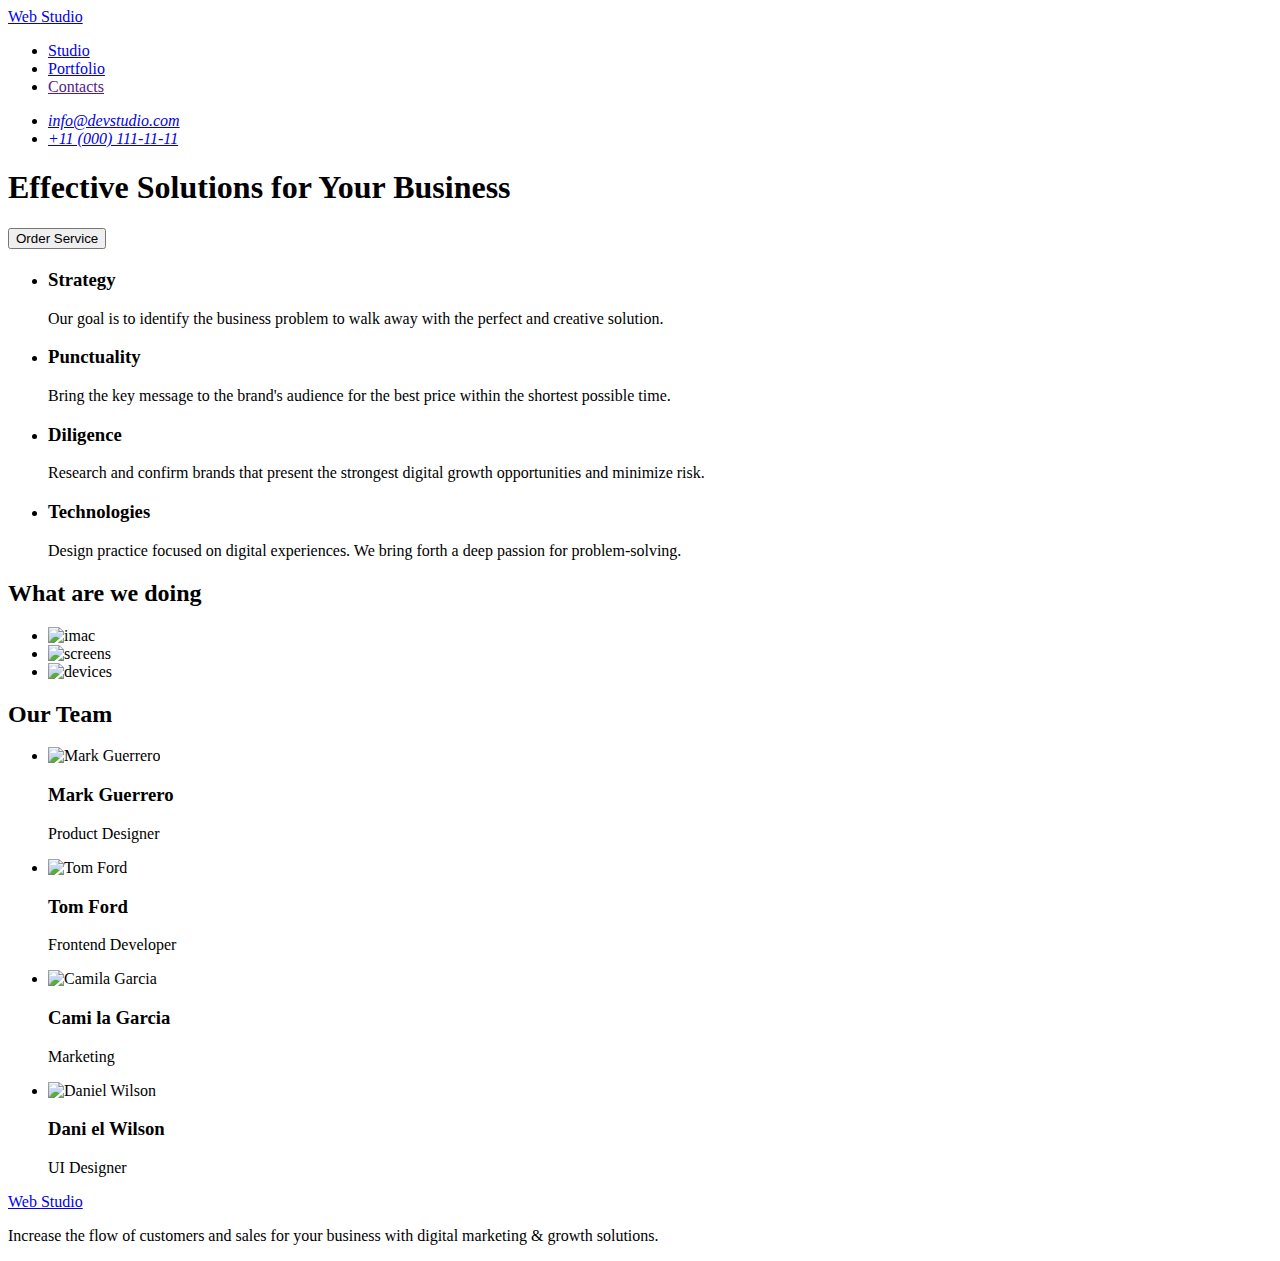
==== index.html @ 5c0f66e6 "try05" ====
<!DOCTYPE html>
<html lang="en">
  <head>
    <meta charset="UTF-8" />
    <meta http-equiv="X-UA-Compatible" content="IE=edge" />
    <meta name="viewport" content="width=device-width, initial-scale=1.0" />
    <title>Portfolio</title>
    <link rel="preconnect" href="https://fonts.googleapis.com" />
    <link rel="preconnect" href="https://fonts.gstatic.com" crossorigin />
    <link
      href="https://fonts.googleapis.com/css2?family=Raleway:wght@800&family=Roboto:wght@400;500;700&display=swap"
      rel="stylesheet"
    />
    <link rel="stylesheet" href="./css/style.css" />
  </head>

  <body>
    <header class="header">
      <nav class="header-nav list">
        <a class="header-logo link" href="./index.html"
          >Web <span class="Studio">Studio</span></a
        >
        <ul class="header-list list">
          <li class="header-item">
            <a class="header-link link" href="./index.html">Studio</a>
          </li>
          <li class="header-item">
            <a class="header-link link" href="./portfolio.html">Portfolio</a>
          </li>
          <li class="header-item">
            <a class="header-link link" href="">Contacts</a>
          </li>
        </ul>
      </nav>

      <address class="address list">
        <ul class="address-list list">
          <li>
            <a class="address-mail link" href="mailto:info@devstudio.com"
              >info@devstudio.com</a
            >
          </li>
          <li>
            <a class="address-mail link" href="tel:+110001111111"
              >+11 (000) 111-11-11</a
            >
          </li>
        </ul>
      </address>
    </header>

    <main class="main-studio">
      <section class="first-section">
        <h1 class="first-section-header-studio">
          Effective Solutions for Your Business
        </h1>
        <button class="first-section-btn" type="button">Order Service</button>
      </section>

      <section class="second-section">
        <h2 class="second-section-header"></h2>
        <ul class="second-section-list list">
          <li class="second-item list">
            <h3 class="second-item-tittle">Strategy</h3>
            <p class="second-item-description">
              Our goal is to identify the business problem to walk away with the
              perfect and creative solution.
            </p>
          </li>
          <li class="second-item list">
            <h3 class="second-item-tittle">Punctuality</h3>
            <p class="second-item-description">
              Bring the key message to the brand's audience for the best price
              within the shortest possible time.
            </p>
          </li>
          <li class="second-item list">
            <h3 class="second-item-tittle">Diligence</h3>
            <p class="second-item-description">
              Research and confirm brands that present the strongest digital
              growth opportunities and minimize risk.
            </p>
          </li>
          <li class="second-item list">
            <h3 class="second-item-tittle">Technologies</h3>
            <p class="second-item-description">
              Design practice focused on digital experiences. We bring forth a
              deep passion for problem-solving.
            </p>
          </li>
        </ul>
      </section>

      <section class="third-section">
        <h2 class="third-section-header">What are we doing</h2>
        <ul class="third-section-list list">
          <li class="third-item list">
            <img src="./images/img_1.jpg" alt="imac" width="360" />
          </li>
          <li class="third-item list">
            <img src="./images/img_2.jpg" alt="screens" width="360" />
          </li>
          <li class="third-item list">
            <img src="./images/img_3.jpg" alt="devices" width="360" />
          </li>
        </ul>
      </section>

      <section class="fourth-section">
        <h2 class="fourth-section-header">Our Team</h2>
        <ul class="fourth-section-list list">
          <li class="fourth-item list">
            <img
              class="fourth-item-image"
              src="./images/img_4.jpg"
              alt="Mark Guerrero"
              width="264"
            />
            <h3 class="fourth-item-name">Mark Guerrero</h3>
            <p class="fourth-item-profession">Product Designer</p>
          </li>
          <li class="fourth-item list">
            <img
              class="fourth-item-image"
              src="./images/img_5.jpg"
              alt="Tom Ford"
              width="264"
            />
            <h3 class="fourth-item-name">Tom Ford</h3>
            <p class="fourth-item-profession">Frontend Developer</p>
          </li>
          <li class="fourth-item list">
            <img
              class="fourth-item-image"
              src="./images/img_6.jpg"
              alt="Camila Garcia"
              width="264"
            />
            <h3 class="fourth-item-name">Cami la Garcia</h3>
            <p class="fourth-item-profession">Marketing</p>
          </li>
          <li class="fourth-item list">
            <img
              class="fourth-item-image"
              src="./images/img_7.jpg"
              alt="Daniel Wilson"
              width="264"
            />
            <h3 class="fourth-item-name">Dani el Wilson</h3>
            <p class="fourth-item-profession">UI Designer</p>
          </li>
        </ul>
      </section>
    </main>

    <footer class="footer">
      <a class="footer-logo link" href="./index.html"
        >Web <span class="studio-footer">Studio</span></a
      >
      <p class="footer-about">
        Increase the flow of customers and sales for your business with digital
        marketing & growth solutions.
      </p>
    </footer>
  </body>
</html>
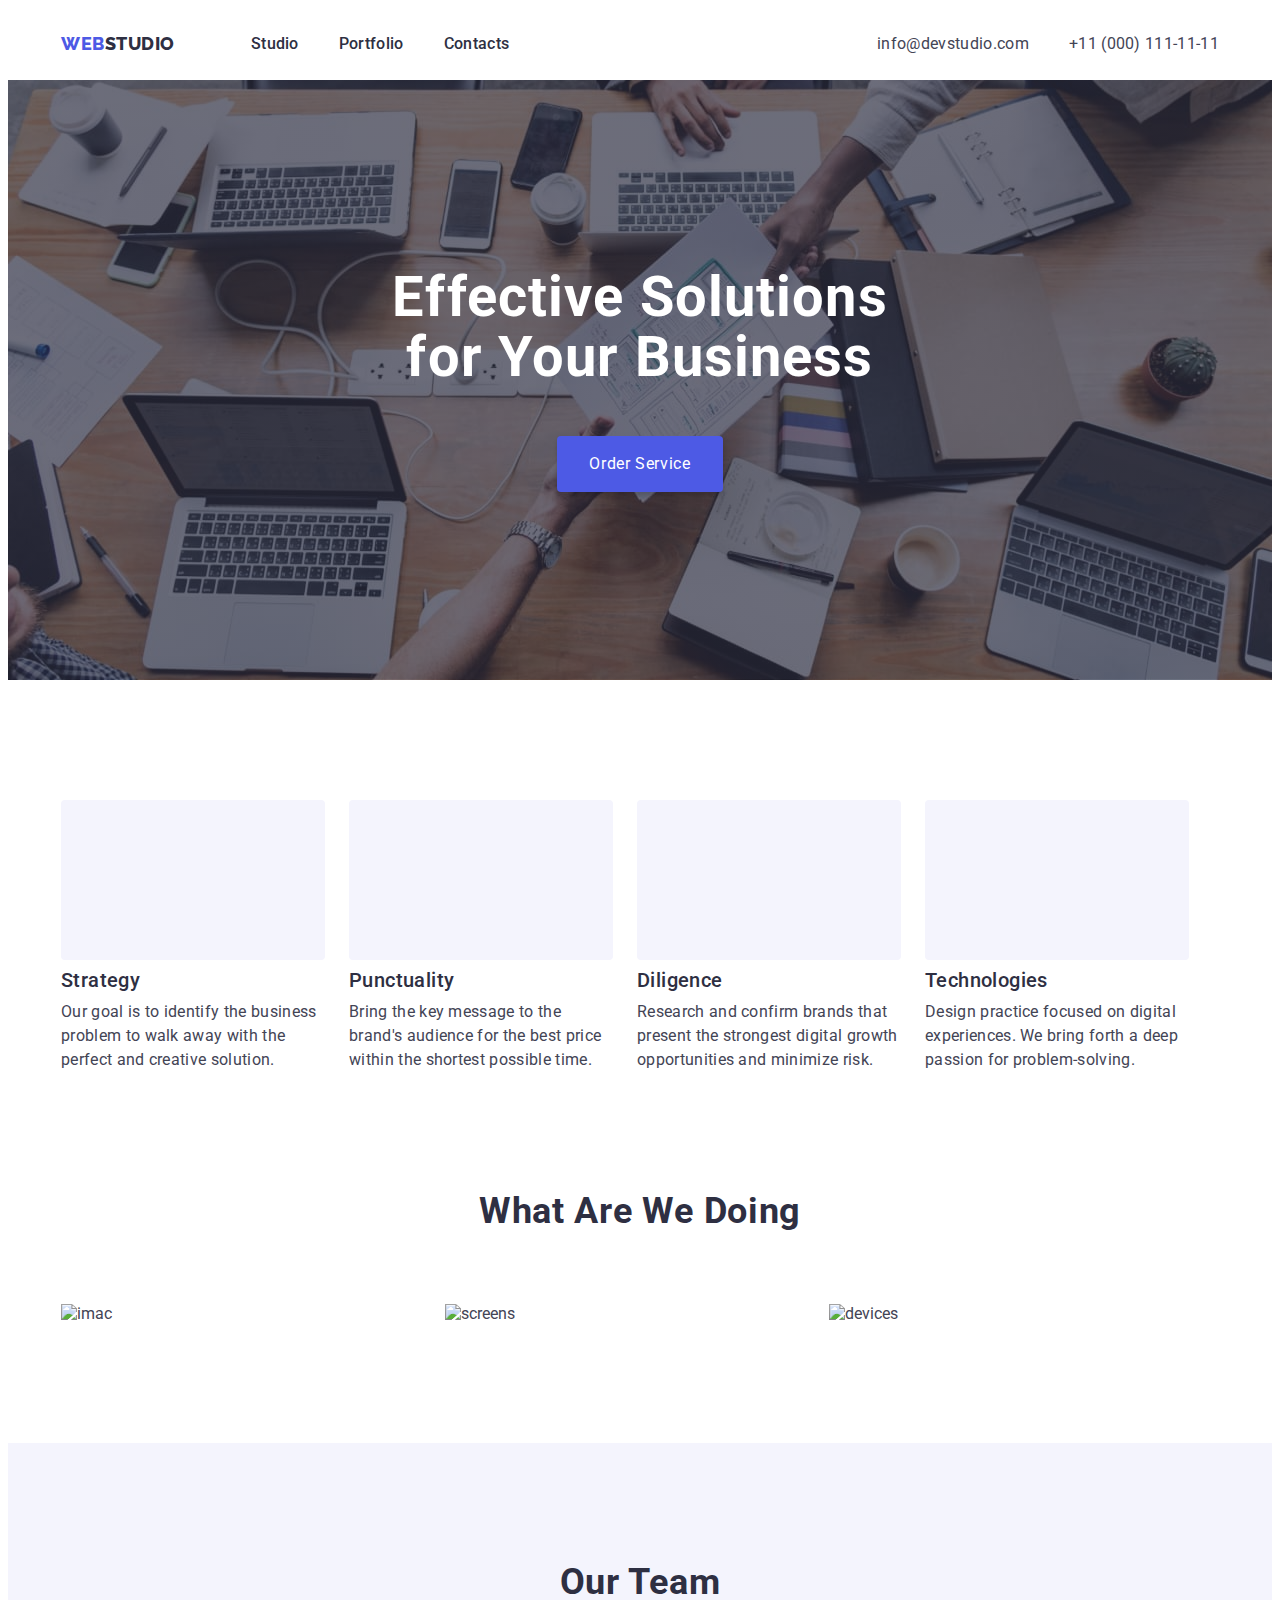
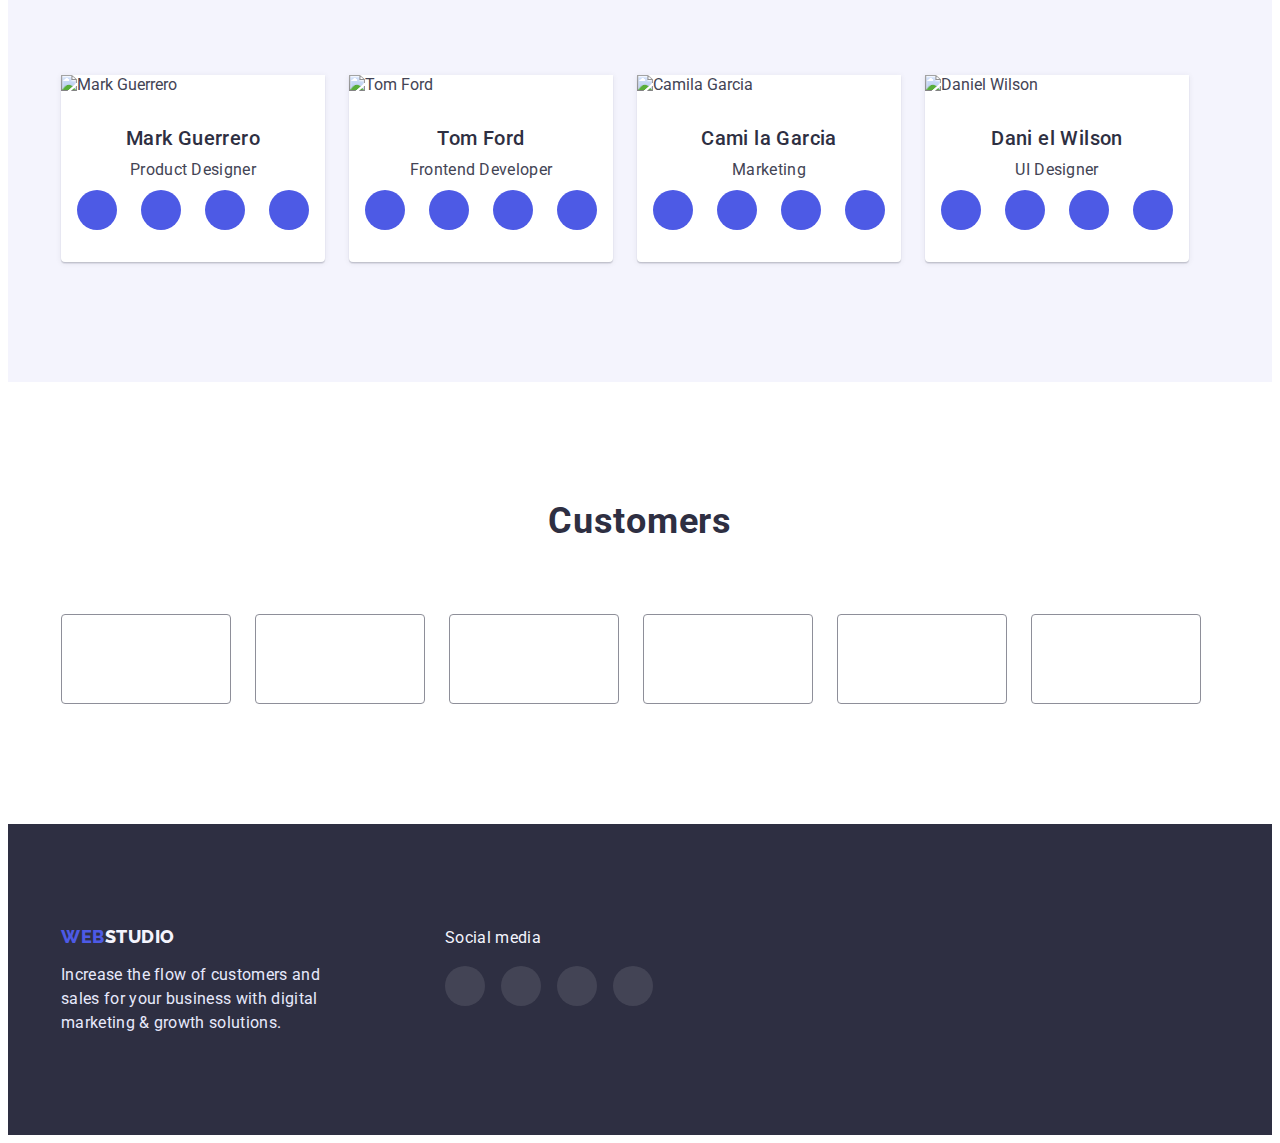
==== commit d8dfe90b: "2apr2122" ====
--- a/index.html
+++ b/index.html
@@ -4,163 +4,464 @@
     <meta charset="UTF-8" />
     <meta http-equiv="X-UA-Compatible" content="IE=edge" />
     <meta name="viewport" content="width=device-width, initial-scale=1.0" />
-    <title>Portfolio</title>
+    <title>Studio</title>
     <link rel="preconnect" href="https://fonts.googleapis.com" />
     <link rel="preconnect" href="https://fonts.gstatic.com" crossorigin />
     <link
       href="https://fonts.googleapis.com/css2?family=Raleway:wght@800&family=Roboto:wght@400;500;700&display=swap"
       rel="stylesheet"
     />
+
+    <link
+      rel="stylesheet"
+      href="https://cdnjs.cloudflare.com/ajax/libs/modern-normalize/1.1.0/modern-normalize.min.css"
+      integrity="sha512-wpPYUAdjBVSE4KJnH1VR1HeZfpl1ub8YT/NKx4PuQ5NmX2tKuGu6U/JRp5y+Y8XG2tV+wKQpNHVUX03MfMFn9Q=="
+      crossorigin="anonymous"
+      referrerpolicy="no-referrer"
+    />
+
     <link rel="stylesheet" href="./css/style.css" />
   </head>
 
   <body>
     <header class="header">
-      <nav class="header-nav list">
-        <a class="header-logo link" href="./index.html"
-          >Web <span class="Studio">Studio</span></a
-        >
-        <ul class="header-list list">
-          <li class="header-item">
-            <a class="header-link link" href="./index.html">Studio</a>
-          </li>
-          <li class="header-item">
-            <a class="header-link link" href="./portfolio.html">Portfolio</a>
-          </li>
-          <li class="header-item">
-            <a class="header-link link" href="">Contacts</a>
-          </li>
-        </ul>
-      </nav>
-
-      <address class="address list">
-        <ul class="address-list list">
-          <li>
-            <a class="address-mail link" href="mailto:info@devstudio.com"
-              >info@devstudio.com</a
-            >
-          </li>
-          <li>
-            <a class="address-mail link" href="tel:+110001111111"
-              >+11 (000) 111-11-11</a
-            >
-          </li>
-        </ul>
-      </address>
+      <div class="container web-container">
+        <nav class="header-nav list">
+          <a class="header-logo link" href="./index.html"
+            >Web <span class="studio">Studio</span></a
+          >
+          <ul class="header-list list">
+            <li class="header-item">
+              <a class="header-link link" href="./index.html">Studio</a>
+            </li>
+            <li class="header-item">
+              <a class="header-link link" href="./portfolio.html">Portfolio</a>
+            </li>
+            <li class="header-item">
+              <a class="header-link link" href="">Contacts</a>
+            </li>
+          </ul>
+        </nav>
+
+        <address class="address">
+          <ul class="address-list list">
+            <li class="address-link">
+              <a class="address-mail link" href="mailto:info@devstudio.com"
+                >info@devstudio.com</a
+              >
+            </li>
+            <li class="address-link">
+              <a class="address-mail link" href="tel:+110001111111"
+                >+11 (000) 111-11-11</a
+              >
+            </li>
+          </ul>
+        </address>
+      </div>
     </header>
-
+    <!-- section 1 -->
     <main class="main-studio">
-      <section class="first-section">
-        <h1 class="first-section-header-studio">
-          Effective Solutions for Your Business
-        </h1>
-        <button class="first-section-btn" type="button">Order Service</button>
+      <section class="hero">
+        <div class="container hero-title">
+          <h1 class="title">Effective Solutions for Your Business</h1>
+          <button class="hero-button button" type="button">
+            Order Service
+          </button>
+        </div>
       </section>
 
+      <!-- section 2 -->
       <section class="second-section">
-        <h2 class="second-section-header"></h2>
-        <ul class="second-section-list list">
-          <li class="second-item list">
-            <h3 class="second-item-tittle">Strategy</h3>
-            <p class="second-item-description">
-              Our goal is to identify the business problem to walk away with the
-              perfect and creative solution.
-            </p>
-          </li>
-          <li class="second-item list">
-            <h3 class="second-item-tittle">Punctuality</h3>
-            <p class="second-item-description">
-              Bring the key message to the brand's audience for the best price
-              within the shortest possible time.
-            </p>
-          </li>
-          <li class="second-item list">
-            <h3 class="second-item-tittle">Diligence</h3>
-            <p class="second-item-description">
-              Research and confirm brands that present the strongest digital
-              growth opportunities and minimize risk.
-            </p>
-          </li>
-          <li class="second-item list">
-            <h3 class="second-item-tittle">Technologies</h3>
-            <p class="second-item-description">
-              Design practice focused on digital experiences. We bring forth a
-              deep passion for problem-solving.
-            </p>
-          </li>
-        </ul>
+        <div class="container">
+          <h2 class="second-section-header"></h2>
+          <ul class="second-section-list list">
+            <li class="second-item list">
+              <div class="feature-icon-bg">
+                <svg class="feature-icon" width="64" height="64">
+                  <use href="./images/icons.svg#strategy"></use>
+                </svg>
+              </div>
+
+              <h3 class="second-item-tittle">Strategy</h3>
+              <p class="second-item-description">
+                Our goal is to identify the business problem to walk away with
+                the perfect and creative solution.
+              </p>
+            </li>
+            <li class="second-item list">
+              <div class="feature-icon-bg">
+                <svg class="feature-icon" width="64" height="64">
+                  <use href="./images/icons.svg#punctuality"></use>
+                </svg>
+              </div>
+
+              <h3 class="second-item-tittle">Punctuality</h3>
+              <p class="second-item-description">
+                Bring the key message to the brand's audience for the best price
+                within the shortest possible time.
+              </p>
+            </li>
+            <li class="second-item list">
+              <div class="feature-icon-bg">
+                <svg class="feature-icon" width="64" height="64">
+                  <use href="./images/icons.svg#diligence"></use>
+                </svg>
+              </div>
+
+              <h3 class="second-item-tittle">Diligence</h3>
+              <p class="second-item-description">
+                Research and confirm brands that present the strongest digital
+                growth opportunities and minimize risk.
+              </p>
+            </li>
+            <li class="second-item list">
+              <div class="feature-icon-bg">
+                <svg class="feature-icon" width="64" height="64">
+                  <use href="./images/icons.svg#technologies"></use>
+                </svg>
+              </div>
+              <h3 class="second-item-tittle">Technologies</h3>
+              <p class="second-item-description">
+                Design practice focused on digital experiences. We bring forth a
+                deep passion for problem-solving.
+              </p>
+            </li>
+          </ul>
+        </div>
       </section>
 
+      <!-- section 3 -->
+
       <section class="third-section">
-        <h2 class="third-section-header">What are we doing</h2>
-        <ul class="third-section-list list">
-          <li class="third-item list">
-            <img src="./images/img_1.jpg" alt="imac" width="360" />
-          </li>
-          <li class="third-item list">
-            <img src="./images/img_2.jpg" alt="screens" width="360" />
-          </li>
-          <li class="third-item list">
-            <img src="./images/img_3.jpg" alt="devices" width="360" />
-          </li>
-        </ul>
+        <div class="container">
+          <h2 class="third-section-header">What are we doing</h2>
+          <ul class="third-section-list list">
+            <li class="third-item list">
+              <img src="./images/img_1.jpg" alt="imac" width="360" />
+            </li>
+            <li class="third-item list">
+              <img src="./images/img_2.jpg" alt="screens" width="360" />
+            </li>
+            <li class="third-item list">
+              <img src="./images/img_3.jpg" alt="devices" width="360" />
+            </li>
+          </ul>
+        </div>
       </section>
 
+      <!-- section 4 -->
+
       <section class="fourth-section">
-        <h2 class="fourth-section-header">Our Team</h2>
-        <ul class="fourth-section-list list">
-          <li class="fourth-item list">
-            <img
-              class="fourth-item-image"
-              src="./images/img_4.jpg"
-              alt="Mark Guerrero"
-              width="264"
-            />
-            <h3 class="fourth-item-name">Mark Guerrero</h3>
-            <p class="fourth-item-profession">Product Designer</p>
-          </li>
-          <li class="fourth-item list">
-            <img
-              class="fourth-item-image"
-              src="./images/img_5.jpg"
-              alt="Tom Ford"
-              width="264"
-            />
-            <h3 class="fourth-item-name">Tom Ford</h3>
-            <p class="fourth-item-profession">Frontend Developer</p>
-          </li>
-          <li class="fourth-item list">
-            <img
-              class="fourth-item-image"
-              src="./images/img_6.jpg"
-              alt="Camila Garcia"
-              width="264"
-            />
-            <h3 class="fourth-item-name">Cami la Garcia</h3>
-            <p class="fourth-item-profession">Marketing</p>
-          </li>
-          <li class="fourth-item list">
-            <img
-              class="fourth-item-image"
-              src="./images/img_7.jpg"
-              alt="Daniel Wilson"
-              width="264"
-            />
-            <h3 class="fourth-item-name">Dani el Wilson</h3>
-            <p class="fourth-item-profession">UI Designer</p>
-          </li>
-        </ul>
+        <div class="container">
+          <h2 class="fourth-section-header">Our Team</h2>
+          <ul class="fourth-section-list list">
+            <li class="fourth-item list">
+              <img
+                class="fourth-item-image"
+                src="./images/img_4.jpg"
+                alt="Mark Guerrero"
+                width="264"
+              />
+              <div class="team-content">
+                <h3 class="fourth-item-name">Mark Guerrero</h3>
+                <p class="fourth-item-profession">Product Designer</p>
+                <ul class="team-social-list list">
+                  <li class="team-social-item">
+                    <a class="team-social-link" href="">
+                      <svg width="16" height="16">
+                        <use href="./images/icons.svg#instagram"></use>
+                      </svg>
+                    </a>
+                  </li>
+
+                  <li class="team-social-item">
+                    <a class="team-social-link" href="">
+                      <svg width="16" height="16">
+                        <use href="./images/icons.svg#twitter"></use>
+                      </svg>
+                    </a>
+                  </li>
+
+                  <li class="team-social-item">
+                    <a class="team-social-link" href="">
+                      <svg width="16" height="16">
+                        <use href="./images/icons.svg#facebook"></use>
+                      </svg>
+                    </a>
+                  </li>
+
+                  <li class="team-social-item">
+                    <a class="team-social-link" href="">
+                      <svg width="16" height="16">
+                        <use href="./images/icons.svg#linkedin"></use>
+                      </svg>
+                    </a>
+                  </li>
+                </ul>
+              </div>
+            </li>
+
+            <li class="fourth-item list">
+              <img
+                class="fourth-item-image"
+                src="./images/img_5.jpg"
+                alt="Tom Ford"
+                width="264"
+              />
+              <div class="team-content">
+                <h3 class="fourth-item-name">Tom Ford</h3>
+                <p class="fourth-item-profession">Frontend Developer</p>
+                <ul class="team-social-list list">
+                  <li class="team-social-item">
+                    <a class="team-social-link" href="">
+                      <svg width="16" height="16">
+                        <use href="./images/icons.svg#instagram"></use>
+                      </svg>
+                    </a>
+                  </li>
+
+                  <li class="team-social-item">
+                    <a class="team-social-link" href="">
+                      <svg width="16" height="16">
+                        <use href="./images/icons.svg#twitter"></use>
+                      </svg>
+                    </a>
+                  </li>
+
+                  <li class="team-social-item">
+                    <a class="team-social-link" href="">
+                      <svg width="16" height="16">
+                        <use href="./images/icons.svg#facebook"></use>
+                      </svg>
+                    </a>
+                  </li>
+
+                  <li class="team-social-item">
+                    <a class="team-social-link" href="">
+                      <svg width="16" height="16">
+                        <use href="./images/icons.svg#linkedin"></use>
+                      </svg>
+                    </a>
+                  </li>
+                </ul>
+              </div>
+            </li>
+            <li class="fourth-item list">
+              <img
+                class="fourth-item-image"
+                src="./images/img_6.jpg"
+                alt="Camila Garcia"
+                width="264"
+              />
+              <div class="team-content">
+                <h3 class="fourth-item-name">Cami la Garcia</h3>
+                <p class="fourth-item-profession">Marketing</p>
+                <ul class="team-social-list list">
+                  <li class="team-social-item">
+                    <a class="team-social-link" href="">
+                      <svg width="16" height="16">
+                        <use href="./images/icons.svg#instagram"></use>
+                      </svg>
+                    </a>
+                  </li>
+
+                  <li class="team-social-item">
+                    <a class="team-social-link" href="">
+                      <svg width="16" height="16">
+                        <use href="./images/icons.svg#twitter"></use>
+                      </svg>
+                    </a>
+                  </li>
+
+                  <li class="team-social-item">
+                    <a class="team-social-link" href="">
+                      <svg width="16" height="16">
+                        <use href="./images/icons.svg#facebook"></use>
+                      </svg>
+                    </a>
+                  </li>
+
+                  <li class="team-social-item">
+                    <a class="team-social-link" href="">
+                      <svg width="16" height="16">
+                        <use href="./images/icons.svg#linkedin"></use>
+                      </svg>
+                    </a>
+                  </li>
+                </ul>
+              </div>
+            </li>
+            <li class="fourth-item list">
+              <img
+                class="fourth-item-image"
+                src="./images/img_7.jpg"
+                alt="Daniel Wilson"
+                width="264"
+              />
+              <div class="team-content">
+                <h3 class="fourth-item-name">Dani el Wilson</h3>
+                <p class="fourth-item-profession">UI Designer</p>
+                <ul class="team-social-list list">
+                  <li class="team-social-item">
+                    <a class="team-social-link" href="">
+                      <svg width="16" height="16">
+                        <use href="./images/icons.svg#instagram"></use>
+                      </svg>
+                    </a>
+                  </li>
+
+                  <li class="team-social-item">
+                    <a class="team-social-link" href="">
+                      <svg width="16" height="16">
+                        <use href="./images/icons.svg#twitter"></use>
+                      </svg>
+                    </a>
+                  </li>
+
+                  <li class="team-social-item">
+                    <a class="team-social-link" href="">
+                      <svg width="16" height="16">
+                        <use href="./images/icons.svg#facebook"></use>
+                      </svg>
+                    </a>
+                  </li>
+
+                  <li class="team-social-item">
+                    <a class="team-social-link" href="">
+                      <svg width="16" height="16">
+                        <use href="./images/icons.svg#linkedin"></use>
+                      </svg>
+                    </a>
+                  </li>
+                </ul>
+              </div>
+            </li>
+          </ul>
+        </div>
+      </section>
+
+      <!-- Section Customers -->
+
+      <section class="customers">
+        <div class="container">
+          <h2 class="customers-title">Customers</h2>
+          <ul class="customers-list list">
+            <li class="customers-item">
+              <a class="customers-link link" href="">
+                <svg class="customers-icon">
+                  <use href="./images/icons.svg#customer1"></use>
+                </svg>
+              </a>
+            </li>
+
+            <li class="customers-item">
+              <a class="customers-link link" href="">
+                <svg class="customers-icon">
+                  <use href="./images/icons.svg#customer2"></use>
+                </svg>
+              </a>
+            </li>
+
+            <li class="customers-item">
+              <a class="customers-link link" href="">
+                <svg class="customers-icon">
+                  <use href="./images/icons.svg#customer3"></use>
+                </svg>
+              </a>
+            </li>
+
+            <li class="customers-item">
+              <a class="customers-link link" href="">
+                <svg class="customers-icon">
+                  <use href="./images/icons.svg#customer4"></use>
+                </svg>
+              </a>
+            </li>
+
+            <li class="customers-item">
+              <a class="customers-link link" href="">
+                <svg class="customers-icon">
+                  <use href="./images/icons.svg#customer5"></use>
+                </svg>
+              </a>
+            </li>
+
+            <li class="customers-item">
+              <a class="customers-link link" href="">
+                <svg class="customers-icon">
+                  <use href="./images/icons.svg#customer6"></use>
+                </svg>
+              </a>
+            </li>
+          </ul>
+        </div>
       </section>
     </main>
 
+    <!-- footer -->
+
     <footer class="footer">
-      <a class="footer-logo link" href="./index.html"
-        >Web <span class="studio-footer">Studio</span></a
-      >
-      <p class="footer-about">
-        Increase the flow of customers and sales for your business with digital
-        marketing & growth solutions.
-      </p>
+      <div class="container footer-container">
+        <div class="left-content">
+          <a class="footer-logo link" href="./index.html"
+            >Web<span class="studio-footer">Studio</span></a
+          >
+          <p class="footer-about">
+            Increase the flow of customers and sales for your business with
+            digital marketing & growth solutions.
+          </p>
+        </div>
+
+        <div class="social-content">
+          <p class="footer-social-text">Social media</p>
+
+          <ul class="footer-social-list list">
+            <li class="footer-social-item">
+              <a class="footer-social-link" href="">
+                <svg width="24" height="24">
+                  <use
+                    class="footer-social-icon"
+                    href="./images/icons.svg#instagram"
+                  ></use>
+                </svg>
+              </a>
+            </li>
+
+            <li class="footer-social-item">
+              <a class="footer-social-link" href="">
+                <svg width="24" height="24">
+                  <use
+                    class="footer-social-icon"
+                    href="./images/icons.svg#twitter"
+                  ></use>
+                </svg>
+              </a>
+            </li>
+
+            <li class="footer-social-item">
+              <a class="footer-social-link" href="">
+                <svg width="24" height="24">
+                  <use
+                    class="footer-social-icon"
+                    href="./images/icons.svg#facebook"
+                  ></use>
+                </svg>
+              </a>
+            </li>
+
+            <li class="footer-social-item">
+              <a class="footer-social-link" href="">
+                <svg width="24" height="24">
+                  <use
+                    class="footer-social-icon"
+                    href="./images/icons.svg#linkedin"
+                  ></use>
+                </svg>
+              </a>
+            </li>
+          </ul>
+        </div>
+      </div>
     </footer>
   </body>
 </html>
--- a/css/style.css
+++ b/css/style.css
@@ -0,0 +1,643 @@
+/* Body */
+body {
+  font-family: "Roboto", sans-serif;
+  font-style: normal;
+  color: #434455;
+}
+
+:root {
+  --cornflower: #e7e9fc;
+  --green: #31d0aa;
+  --main-title-color: #ffffff;
+  --navi-blue: #2e2f42;
+  --paragraph-title-font-family: "Roboto", sans-serif;
+  --adres-title-color: #434455;
+  --white: #ffffff;
+  --element-gap: 24px;
+  --cloud: #f4f4fd;
+  --ocean: #404bbf;
+  --element-gap: 24px;
+  --iris: #4d5ae5;
+  --grey: rgba(46, 47, 66, 0.7);
+  --light-slate: #8e8f99;
+  --transparent-white: rgba(255, 255, 255, 0.1);
+}
+
+img {
+  display: block;
+}
+
+p,
+h1,
+h2,
+h3,
+h4,
+h5,
+h6 {
+  margin: 0;
+}
+ul {
+  padding-left: 0;
+  margin: 0;
+}
+button,
+btn {
+  cursor: pointer;
+}
+
+/* Txt decoration & list style  */
+.link {
+  text-decoration: none;
+}
+
+.link:is(:hover, :focus, :active) {
+  color: #404bbf;
+}
+
+.list {
+  list-style: none;
+}
+
+.container {
+  width: 1158px;
+  padding-left: 15px;
+  padding-right: 15px;
+  margin: 0 auto;
+  /* outline: 2px solid red; */
+}
+
+/* Header */
+
+.header {
+}
+.header-nav {
+  display: flex;
+  align-items: center;
+  padding-top: 24px;
+  padding-bottom: 24px;
+}
+
+.web-container {
+  display: flex;
+  align-items: center;
+  justify-content: space-between;
+}
+
+.header-logo {
+  font-style: normal;
+  font-weight: 800;
+  font-family: "Raleway", sans-serif;
+  font-size: 18px;
+  line-height: 1.17;
+  display: flex;
+  align-items: center;
+  letter-spacing: 0.03em;
+  text-transform: uppercase;
+  color: #4d5ae5;
+  margin-right: 76px;
+}
+.studio {
+  font-style: normal;
+  font-weight: 800;
+  font-family: "Raleway", sans-serif;
+  font-size: 18px;
+  line-height: 1.17;
+  display: flex;
+  align-items: center;
+  letter-spacing: 0.03em;
+  text-transform: uppercase;
+  color: #2e2f42;
+}
+.header-list {
+  display: flex;
+  gap: 40px;
+}
+.header-item {
+}
+
+.header-link {
+  font-weight: 500;
+  font-size: 16px;
+  line-height: 1.5;
+  letter-spacing: 0.02em;
+  color: #2e2f42;
+}
+.link:is(:hover, :focus, :active) {
+  color: #404bbf;
+}
+
+.header-link {
+  font-weight: 500;
+  font-size: 16px;
+  line-height: 1.5;
+  letter-spacing: 0.02em;
+  color: #2e2f42;
+}
+.address {
+  font-style: normal;
+}
+.address-list {
+  display: flex;
+  gap: 40px;
+}
+
+.address-mail {
+  font-family: var(--paragraph-title-font-family);
+  font-weight: 400;
+  font-size: 16px;
+  line-height: 1.5;
+  letter-spacing: 0.02em;
+  color: var(--adres-title-color);
+}
+.address-tel {
+  font-family: var(--paragraph-title-font-family);
+  font-weight: 400;
+  font-size: 16px;
+  line-height: 1.5;
+  letter-spacing: 0.02em;
+  color: var(--adres-title-color);
+}
+
+/* Main */
+.main-studio {
+}
+/* First section */
+
+.hero {
+  max-width: 1440px;
+  padding: auto;
+  margin: 0 auto;
+  background: var(--navi-blue);
+  background-image: linear-gradient(
+      rgba(46, 47, 66, 0.7),
+      rgba(46, 47, 66, 0.7)
+    ),
+    url(../images/hero-img.jpg);
+  background-repeat: no-repeat;
+  background-position: center;
+  background-size: cover;
+}
+
+.title {
+  width: 496px;
+  font-size: 56px;
+  line-height: 1.07;
+  letter-spacing: 0.02em;
+  color: #ffffff;
+  margin: 0 auto;
+}
+
+.hero-button {
+  font-family: var(--paragraph-title-font-family);
+  font-size: 16px;
+  line-height: 1.5;
+  letter-spacing: 0.04em;
+  color: #ffffff;
+  background: #4d5ae5;
+  box-shadow: 0px 4px 4px rgba(0, 0, 0, 0.15);
+  border-radius: 4px;
+  display: block;
+  margin: 0 auto;
+  padding: 16px 32px;
+  margin-top: 48px;
+  border: none;
+}
+
+.hero-title {
+  padding-top: 188px;
+  padding-bottom: 188px;
+  text-align: center;
+  margin-left: auto;
+  margin-right: auto;
+  max-width: 2560px;
+}
+
+.button:is(:hover, :focus, :active) {
+  background-color: #404bbf;
+}
+
+.hero-btn-list {
+  font-family: var(--paragraph-title-font-family);
+  font-style: normal;
+  font-weight: 500;
+  font-size: 16px;
+  line-height: 1.5;
+  display: flex;
+  align-items: center;
+  text-align: center;
+  letter-spacing: 0.04em;
+  color: #4d5ae5;
+  background: #f4f4fd;
+  cursor: pointer;
+  display: flex;
+  flex-direction: row;
+  justify-content: center;
+  align-items: center;
+  padding: 12px 24px;
+  border: 1px solid #e7e9fc;
+  border-radius: 4px;
+}
+
+.btn:hover {
+  color: #ffffff;
+  background: #404bbf;
+}
+
+.btn:focus {
+  color: #ffffff;
+  background: #404bbf;
+}
+.btn:active {
+  color: #ffffff;
+}
+
+.hero-none {
+  padding-top: 96px;
+}
+
+/* Second section */
+
+.second-section {
+  padding-top: 120px;
+}
+
+.second-section-header {
+}
+.second-section-list {
+  display: flex;
+  gap: 24px;
+}
+.second-item {
+  width: 264px;
+}
+.second-item-tittle {
+  font-weight: 500;
+  font-size: 20px;
+  line-height: 1.2;
+  letter-spacing: 0.02em;
+  color: var(--navi-blue);
+  margin-bottom: 8px;
+}
+.second-item-description {
+  margin-top: 8px;
+
+  line-height: 1.5;
+  letter-spacing: 0.02em;
+}
+
+.feature-icon-bg {
+  padding: 24px 100px;
+  height: 112px;
+  display: flex;
+  align-items: center;
+  justify-content: center;
+
+  background-color: var(--cloud);
+  border-radius: 4px;
+  margin-bottom: 8px;
+}
+
+/* Third section */
+
+.third-section {
+  padding-top: 120px;
+  padding-bottom: 120px;
+}
+
+.third-section-header {
+  font-weight: 700;
+  font-size: 36px;
+  line-height: 1.11;
+  text-align: center;
+  letter-spacing: 0.02em;
+  text-transform: capitalize;
+  color: #2e2f42;
+  margin-bottom: 72px;
+}
+.third-section-list {
+  display: flex;
+  gap: 24px;
+}
+
+.third-item {
+}
+
+/* Fourth section */
+.fourth-section {
+  background-color: #f4f4fd;
+}
+
+.team-list {
+  background: #ffffff;
+}
+
+.team-content {
+  padding: 32px 16px;
+}
+
+.team-social-list {
+  display: flex;
+
+  gap: var(--element-gap);
+}
+
+.team-social-item {
+  padding: 0;
+  margin: 0;
+}
+
+.team-social-link {
+  display: flex;
+  justify-content: center;
+  align-items: center;
+  width: 40px;
+  height: 40px;
+
+  fill: var(--cloud);
+  background-color: var(--iris);
+  background-repeat: no-repeat;
+  background-position: center;
+  border-radius: 50%;
+}
+
+.team-social-link:is(:hover, :focus) {
+  background-color: var(--ocean);
+}
+
+.fourth-section-header {
+  font-weight: 700;
+  font-size: 36px;
+  line-height: 1.11;
+  text-align: center;
+  letter-spacing: 0.02em;
+  text-transform: capitalize;
+  color: #2e2f42;
+  padding-top: 120px;
+  margin-bottom: 72px;
+}
+.fourth-section-list {
+  display: flex;
+  gap: 24px;
+  padding-bottom: 120px;
+}
+
+.fourth-item {
+  background: #ffffff;
+  box-shadow: 0px 1px 6px rgba(46, 47, 66, 0.08),
+    0px 1px 1px rgba(46, 47, 66, 0.16), 0px 2px 1px rgba(46, 47, 66, 0.08);
+  border-radius: 0px 0px 4px 4px;
+}
+.fourth-item-image {
+}
+.fourth-item-name {
+  font-style: normal;
+  font-weight: 500;
+  font-size: 20px;
+  line-height: 1.2;
+  text-align: center;
+  letter-spacing: 0.02em;
+  color: #2e2f42;
+  margin-bottom: 8px;
+}
+
+.fourth-item-profession {
+  font-size: 16px;
+  line-height: 1.5;
+  text-align: center;
+  letter-spacing: 0.02em;
+  color: var(--adres-title-color);
+  margin-bottom: 8px;
+}
+
+/* Fifth section Customers */
+
+.customers {
+  padding-top: 120px;
+  padding-bottom: 120px;
+}
+
+.customers-title {
+  text-align: center;
+
+  font-weight: 700;
+  font-size: 36px;
+  line-height: 1.11;
+  letter-spacing: 0.02em;
+  text-transform: capitalize;
+
+  color: var(--navi-blue);
+  margin-bottom: 72px;
+}
+
+.customers-list {
+  display: flex;
+  flex-wrap: wrap;
+  gap: var(--element-gap);
+}
+
+.customers-link {
+  display: flex;
+  justify-content: center;
+  align-items: center;
+  width: 168px;
+  height: 88px;
+
+  fill: var(--light-slate);
+  border: 1px solid var(--light-slate);
+  border-radius: 4px;
+}
+
+.customers-link:is(:hover, :focus) {
+  fill: var(--ocean);
+  border: 1px solid var(--ocean);
+}
+
+.customers-icon {
+  width: 104px;
+  height: 56px;
+}
+
+/* Footer */
+
+.footer {
+  padding-top: 102px;
+  padding-bottom: 100px;
+  background: var(--navi-blue);
+}
+
+.footer-container {
+  display: flex;
+  align-items: first baseline;
+}
+
+.footer-logo {
+  font-family: "Raleway", sans-serif;
+  font-style: normal;
+  font-weight: 800;
+  font-size: 18px;
+  line-height: 1.17;
+  letter-spacing: 0.03em;
+  text-transform: uppercase;
+  color: #4d5ae5;
+  display: flex;
+}
+.studio-footer {
+  color: #f4f4fd;
+  font-style: normal;
+  font-weight: 800;
+  font-family: "Raleway", sans-serif;
+  font-size: 18px;
+  line-height: 1.17;
+  display: flex;
+  align-items: center;
+  letter-spacing: 0.03em;
+  text-transform: uppercase;
+}
+.footer-about {
+  font-size: 16px;
+  line-height: 1.5;
+  letter-spacing: 0.02em;
+  color: #e7e9fc;
+
+  max-width: 264px;
+  height: 72px;
+  left: 156px;
+  top: 2418px;
+  margin-top: 16px;
+}
+
+.footer-social-text {
+  line-height: 1.5;
+  letter-spacing: 0.02em;
+
+  color: var(--cloud);
+}
+
+.social-content {
+  margin-left: 120px;
+}
+
+.footer-social-list {
+  display: flex;
+  margin-top: 16px;
+  gap: calc(var(--element-gap) - 8px);
+}
+
+.footer-social-link {
+  display: flex;
+  justify-content: center;
+  align-items: center;
+  width: 40px;
+  height: 40px;
+
+  fill: var(--cloud);
+  background-color: var(--transparent-white);
+  background-repeat: no-repeat;
+  background-position: center;
+  border-radius: 50%;
+}
+
+.footer-social-link:is(:hover, :focus) {
+  background-color: var(--green);
+  opacity: 1;
+}
+
+/* Portfolio */
+
+.portfolio {
+  padding-top: 96px;
+  padding-bottom: 120px;
+}
+.border {
+}
+.border:hover {
+  background: #ffffff;
+  box-shadow: 0px 1px 6px rgba(46, 47, 66, 0.08),
+    0px 1px 1px rgba(46, 47, 66, 0.16), 0px 2px 1px rgba(46, 47, 66, 0.08);
+  border-radius: 0px 0px 4px 4px;
+}
+
+.servise-item {
+  width: calc((100% - var(--element-gap) * 2) / 3);
+
+  background-color: var(--white);
+}
+
+.about-list {
+  display: flex;
+  flex-wrap: wrap;
+  margin-top: 72px;
+  column-gap: var(--element-gap);
+  row-gap: calc(var(--element-gap) * 2);
+}
+
+.work-content {
+  padding: 32px 15px;
+
+  border: 1px solid var(--cornflower);
+  border-top: none;
+}
+
+.title-about {
+  font-style: normal;
+  font-weight: 500;
+  font-size: 20px;
+  line-height: 1.2;
+  letter-spacing: 0.02em;
+  color: var(--navi-blue);
+  margin-bottom: 8px;
+}
+.title-text {
+  font-size: 16px;
+  line-height: 1.5;
+  letter-spacing: 0.02em;
+  color: var(--adres-title-color);
+}
+
+.title {
+  font-style: normal;
+  font-weight: 700;
+  font-size: 56px;
+  line-height: 1.07;
+  text-align: center;
+  letter-spacing: 0.02em;
+  color: #ffffff;
+}
+
+.button:is(:hover, :focus, :active) {
+}
+
+.hero-btn-list {
+  font-family: var(--paragraph-title-font-family);
+  font-style: normal;
+  font-weight: 500;
+  font-size: 16px;
+  line-height: 1.5;
+  display: flex;
+  align-items: center;
+  text-align: center;
+  letter-spacing: 0.04em;
+  color: #4d5ae5;
+  background: #f4f4fd;
+  cursor: pointer;
+}
+
+.btn:hover {
+  color: #ffffff;
+  background: #404bbf;
+}
+
+.btn:focus {
+  color: #ffffff;
+  background: #404bbf;
+}
+.btn:active {
+  color: #ffffff;
+}
+
+.hero-list {
+  display: flex;
+  flex-wrap: wrap;
+  gap: 24px;
+  justify-content: center;
+}
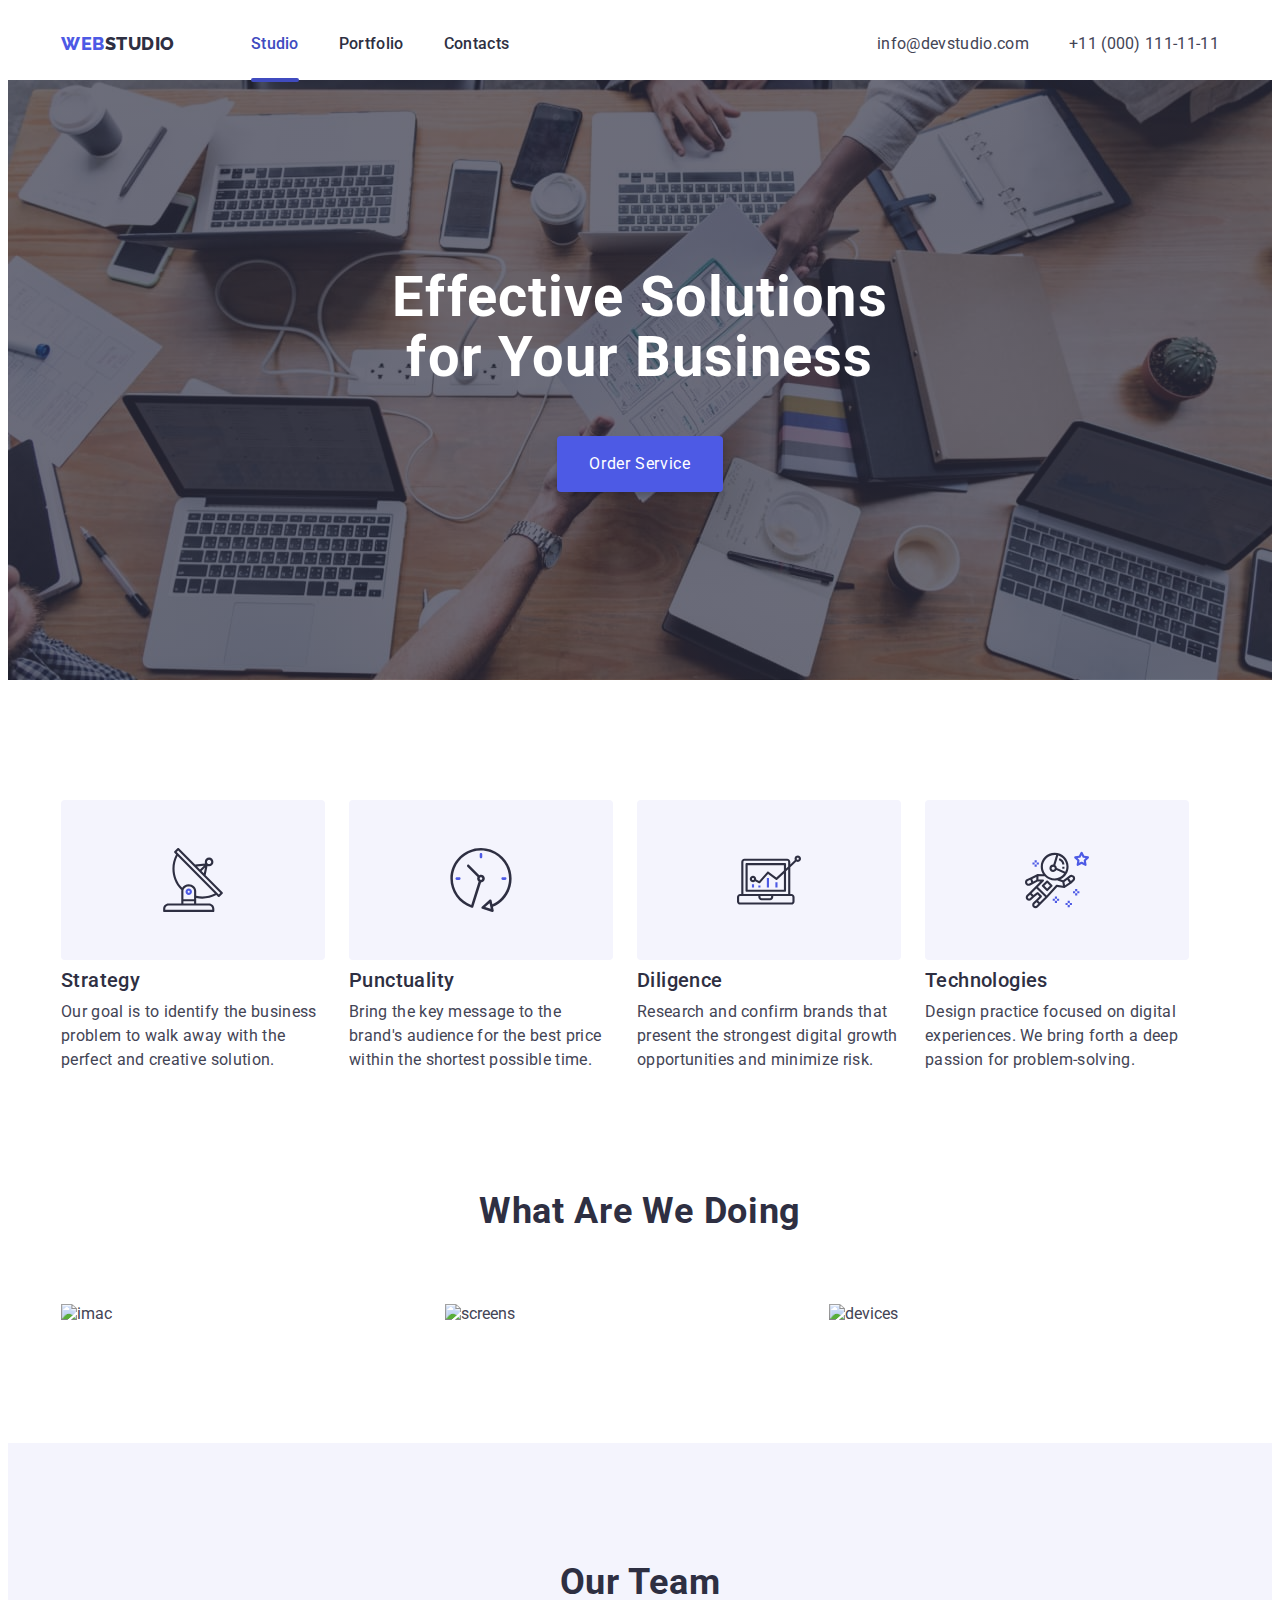
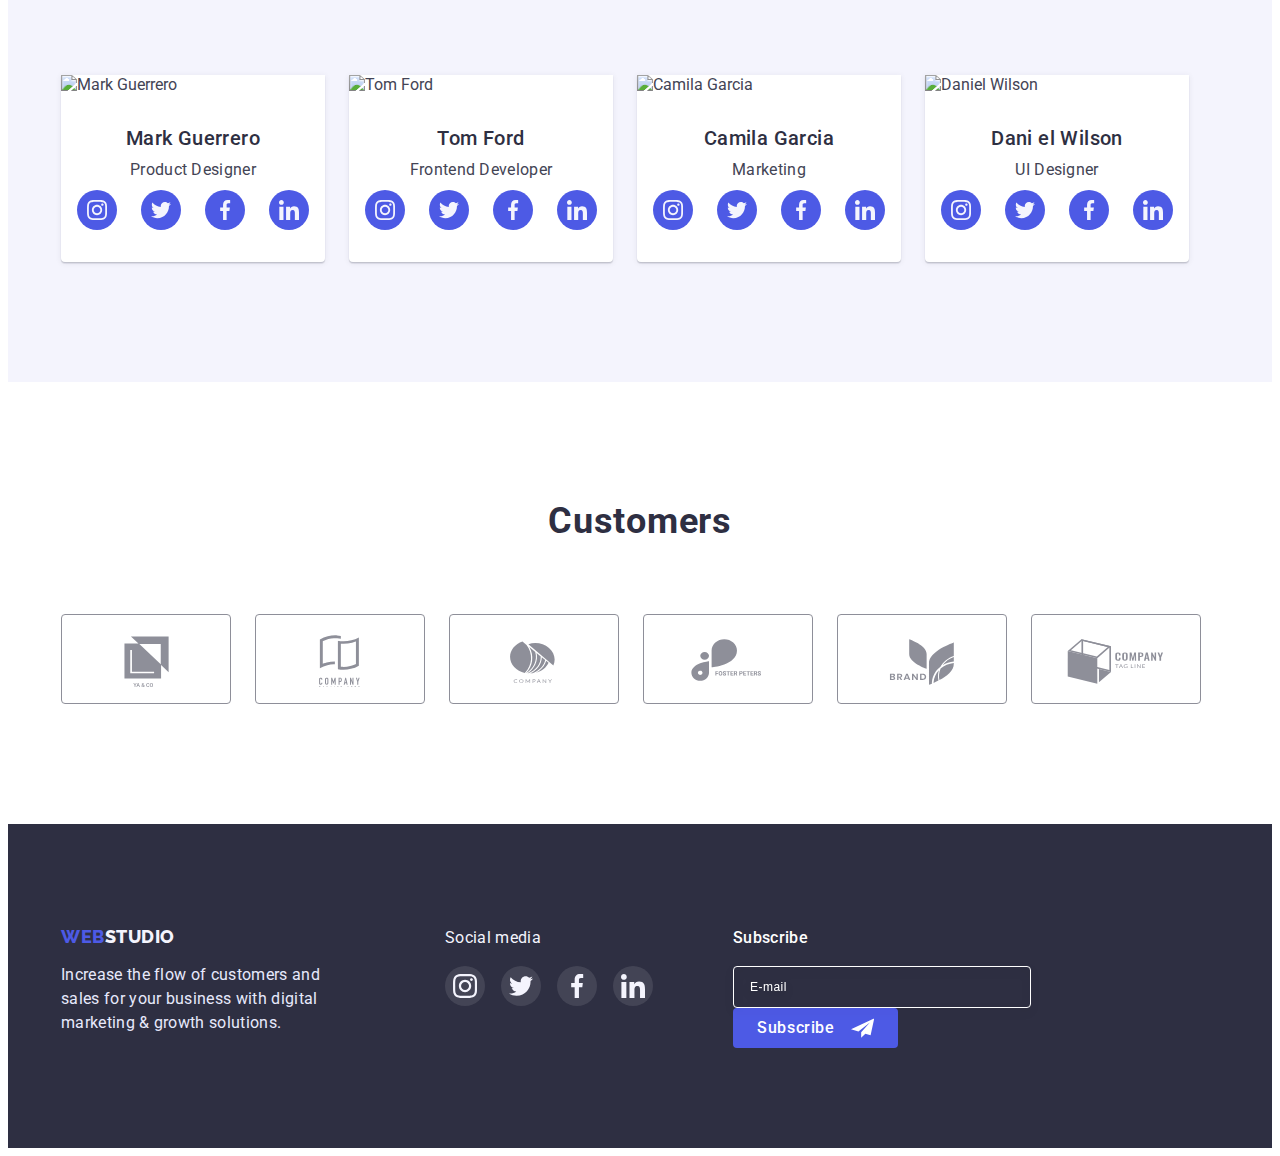
==== commit 23b8ca00: "10523" ====
--- a/index.html
+++ b/index.html
@@ -32,7 +32,7 @@
           >
           <ul class="header-list list">
             <li class="header-item">
-              <a class="header-link link" href="./index.html">Studio</a>
+              <a class="header-link-current link" href="./index.html">Studio</a>
             </li>
             <li class="header-item">
               <a class="header-link link" href="./portfolio.html">Portfolio</a>
@@ -64,7 +64,7 @@
       <section class="hero">
         <div class="container hero-title">
           <h1 class="title">Effective Solutions for Your Business</h1>
-          <button class="hero-button button" type="button">
+          <button class="hero-button button" data-modal-open type="button">
             Order Service
           </button>
         </div>
@@ -168,7 +168,7 @@
                 <ul class="team-social-list list">
                   <li class="team-social-item">
                     <a class="team-social-link" href="">
-                      <svg width="16" height="16">
+                      <svg class="team-soc-icon">
                         <use href="./images/icons.svg#instagram"></use>
                       </svg>
                     </a>
@@ -176,7 +176,7 @@
 
                   <li class="team-social-item">
                     <a class="team-social-link" href="">
-                      <svg width="16" height="16">
+                      <svg class="team-soc-icon">
                         <use href="./images/icons.svg#twitter"></use>
                       </svg>
                     </a>
@@ -184,7 +184,7 @@
 
                   <li class="team-social-item">
                     <a class="team-social-link" href="">
-                      <svg width="16" height="16">
+                      <svg class="team-soc-icon">
                         <use href="./images/icons.svg#facebook"></use>
                       </svg>
                     </a>
@@ -192,7 +192,7 @@
 
                   <li class="team-social-item">
                     <a class="team-social-link" href="">
-                      <svg width="16" height="16">
+                      <svg class="team-soc-icon">
                         <use href="./images/icons.svg#linkedin"></use>
                       </svg>
                     </a>
@@ -214,7 +214,7 @@
                 <ul class="team-social-list list">
                   <li class="team-social-item">
                     <a class="team-social-link" href="">
-                      <svg width="16" height="16">
+                      <svg class="team-soc-icon">
                         <use href="./images/icons.svg#instagram"></use>
                       </svg>
                     </a>
@@ -222,7 +222,7 @@
 
                   <li class="team-social-item">
                     <a class="team-social-link" href="">
-                      <svg width="16" height="16">
+                      <svg class="team-soc-icon">
                         <use href="./images/icons.svg#twitter"></use>
                       </svg>
                     </a>
@@ -230,7 +230,7 @@
 
                   <li class="team-social-item">
                     <a class="team-social-link" href="">
-                      <svg width="16" height="16">
+                      <svg class="team-soc-icon">
                         <use href="./images/icons.svg#facebook"></use>
                       </svg>
                     </a>
@@ -238,7 +238,7 @@
 
                   <li class="team-social-item">
                     <a class="team-social-link" href="">
-                      <svg width="16" height="16">
+                      <svg class="team-soc-icon">
                         <use href="./images/icons.svg#linkedin"></use>
                       </svg>
                     </a>
@@ -254,12 +254,12 @@
                 width="264"
               />
               <div class="team-content">
-                <h3 class="fourth-item-name">Cami la Garcia</h3>
+                <h3 class="fourth-item-name">Camila Garcia</h3>
                 <p class="fourth-item-profession">Marketing</p>
                 <ul class="team-social-list list">
                   <li class="team-social-item">
                     <a class="team-social-link" href="">
-                      <svg width="16" height="16">
+                      <svg class="team-soc-icon">
                         <use href="./images/icons.svg#instagram"></use>
                       </svg>
                     </a>
@@ -267,7 +267,7 @@
 
                   <li class="team-social-item">
                     <a class="team-social-link" href="">
-                      <svg width="16" height="16">
+                      <svg class="team-soc-icon">
                         <use href="./images/icons.svg#twitter"></use>
                       </svg>
                     </a>
@@ -275,7 +275,7 @@
 
                   <li class="team-social-item">
                     <a class="team-social-link" href="">
-                      <svg width="16" height="16">
+                      <svg class="team-soc-icon">
                         <use href="./images/icons.svg#facebook"></use>
                       </svg>
                     </a>
@@ -283,7 +283,7 @@
 
                   <li class="team-social-item">
                     <a class="team-social-link" href="">
-                      <svg width="16" height="16">
+                      <svg class="team-soc-icon">
                         <use href="./images/icons.svg#linkedin"></use>
                       </svg>
                     </a>
@@ -304,7 +304,7 @@
                 <ul class="team-social-list list">
                   <li class="team-social-item">
                     <a class="team-social-link" href="">
-                      <svg width="16" height="16">
+                      <svg class="team-soc-icon">
                         <use href="./images/icons.svg#instagram"></use>
                       </svg>
                     </a>
@@ -312,7 +312,7 @@
 
                   <li class="team-social-item">
                     <a class="team-social-link" href="">
-                      <svg width="16" height="16">
+                      <svg class="team-soc-icon">
                         <use href="./images/icons.svg#twitter"></use>
                       </svg>
                     </a>
@@ -320,7 +320,7 @@
 
                   <li class="team-social-item">
                     <a class="team-social-link" href="">
-                      <svg width="16" height="16">
+                      <svg class="team-soc-icon">
                         <use href="./images/icons.svg#facebook"></use>
                       </svg>
                     </a>
@@ -328,7 +328,7 @@
 
                   <li class="team-social-item">
                     <a class="team-social-link" href="">
-                      <svg width="16" height="16">
+                      <svg class="team-soc-icon">
                         <use href="./images/icons.svg#linkedin"></use>
                       </svg>
                     </a>
@@ -461,7 +461,127 @@
             </li>
           </ul>
         </div>
+        <!-- 6=1 -->
+        <div class="button-type">
+          <b class="subscribe-tittle">Subscribe</b>
+          <form class="form-footer">
+            <label class="subscribe-label">
+              <input
+                id="user-email"
+                type="text"
+                name="user-email"
+                class="subscribe-box"
+                placeholder="E-mail"
+            /></label>
+
+            <button class="footer-button" type="submit">
+              <b class="button-text">Subscribe</b>
+              <svg class="button-item">
+                <use href="./images/icons.svg#icon-Frame-3"></use>
+              </svg>
+            </button>
+          </form>
+        </div>
       </div>
     </footer>
+
+    <!-- modal -->
+
+    <div class="backdrop is-hidden" data-modal>
+      <div class="modal">
+        <button class="modal-close" type="button" data-modal-close>
+          <svg class="close">
+            <use
+              href="./images/symbol-defs.svg#icon-close-black-18dp-2-1"
+            ></use>
+          </svg>
+        </button>
+        <p class="form-title">Leave your contacts and we will call you back</p>
+        <form class="form">
+          <label class="modal-wrap" title="Your name"
+            ><span class="modal-label">Name</span></label
+          >
+
+          <div class="modal-text">
+            <input
+              type="text"
+              class="modal-input"
+              name="user-name"
+              id="user-name"
+              required
+            /><svg class="modal-icon">
+              <use href="./images/icons.svg#icon-person-black-18dp-1"></use>
+            </svg>
+          </div>
+
+          <label class="modal-wrap" title="Your number"
+            ><span class="modal-label">Phone</span></label
+          >
+
+          <div class="modal-text">
+            <input
+              type="tel"
+              class="modal-input"
+              name="user-phone"
+              id="user-phone"
+              required
+            /><svg class="modal-icon">
+              <use href="./images/icons.svg#icon-phone-black-18dp-1"></use>
+            </svg>
+          </div>
+
+          <label class="modal-wrap" title="Your email"
+            ><span class="modal-label">Email</span></label
+          >
+
+          <div class="modal-text">
+            <input
+              type="email"
+              class="modal-input"
+              name="user-mail"
+              id="user-mail"
+              required
+            /><svg class="modal-icon">
+              <use href="./images/icons.svg#icon-email-black-18dp-1"></use>
+            </svg>
+          </div>
+
+          <label class="coment-wrap" title="Your comment">
+            <span class="modal-label">Comment</span></label
+          >
+          <div class="modal-text">
+            <textarea
+              placeholder="Text input"
+              class="modal-textarea"
+              name="text-input"
+              id="text-input"
+            ></textarea>
+          </div>
+
+          <div class="modal-field">
+            <input
+              type="checkbox"
+              name="user-privacy"
+              id="privacy"
+              value="true"
+              class="modal-chec visually-hidden"
+            />
+            <label for="privacy" class="chec-text">
+              <span>
+                <svg class="chec-icon">
+                  <use href="./images/icons.svg#icon-Vector-1"></use>
+                </svg>
+              </span>
+              I accept the terms and conditions of the<a class="policy" href=""
+                >Privacy Policy</a
+              ></label
+            >
+          </div>
+
+          <button class="submit-button button" type="submit">Send</button>
+        </form>
+      </div>
+    </div>
+    <script src="./js/modal.js"></script>
   </body>
 </html>
--- a/css/style.css
+++ b/css/style.css
@@ -21,6 +21,7 @@
   --grey: rgba(46, 47, 66, 0.7);
   --light-slate: #8e8f99;
   --transparent-white: rgba(255, 255, 255, 0.1);
+  --speed-transform: 250ms cubic-bezier(0.4, 0, 0.2, 1);
 }
 
 img {
@@ -95,6 +96,7 @@
   text-transform: uppercase;
   color: #4d5ae5;
   margin-right: 76px;
+  transition: var(--speed-transform);
 }
 .studio {
   font-style: normal;
@@ -121,18 +123,55 @@
   line-height: 1.5;
   letter-spacing: 0.02em;
   color: #2e2f42;
-}
+  transition: var(--speed-transform);
+}
+
+.header-link-top {
+  color: var(--ocean);
+  position: relative;
+  font-weight: 500;
+  font-size: 16px;
+  line-height: 1.5;
+  letter-spacing: 0.02em;
+  transition: var(--speed-transform);
+}
+
+.header-link-top::after {
+  content: "";
+  position: absolute;
+  width: 66px;
+  height: 4px;
+  background: var(--ocean);
+  border-radius: 2px;
+  top: 44px;
+  left: 0px;
+}
+.header-link-current::after {
+  content: "";
+  position: absolute;
+  width: 48px;
+  height: 4px;
+  background: var(--ocean);
+  border-radius: 2px;
+  top: 44px;
+  left: 0px;
+}
+.header-link-current {
+  color: var(--ocean);
+  position: relative;
+  font-weight: 500;
+  font-size: 16px;
+  line-height: 1.5;
+  letter-spacing: 0.02em;
+  transition: var(--speed-transform);
+}
+
 .link:is(:hover, :focus, :active) {
-  color: #404bbf;
-}
-
-.header-link {
-  font-weight: 500;
-  font-size: 16px;
-  line-height: 1.5;
-  letter-spacing: 0.02em;
-  color: #2e2f42;
-}
+  color: var(--ocean);
+}
+
+/* Adress */
+
 .address {
   font-style: normal;
 }
@@ -148,6 +187,7 @@
   line-height: 1.5;
   letter-spacing: 0.02em;
   color: var(--adres-title-color);
+  transition: var(--speed-transform);
 }
 .address-tel {
   font-family: var(--paragraph-title-font-family);
@@ -156,6 +196,7 @@
   line-height: 1.5;
   letter-spacing: 0.02em;
   color: var(--adres-title-color);
+  transition: var(--speed-transform);
 }
 
 /* Main */
@@ -212,6 +253,10 @@
   max-width: 2560px;
 }
 
+.button {
+  transition: var(--speed-transform);
+}
+
 .button:is(:hover, :focus, :active) {
   background-color: #404bbf;
 }
@@ -238,6 +283,10 @@
   border-radius: 4px;
 }
 
+.btn {
+  transition: var(--speed-transform);
+}
+
 .btn:hover {
   color: #ffffff;
   background: #404bbf;
@@ -344,6 +393,14 @@
 .team-social-item {
   padding: 0;
   margin: 0;
+  transition: var(--speed-transform);
+}
+
+.team-soc-icon {
+  width: 20px;
+  height: 20px;
+  fill: #f4f4fd;
+  transition: var(--speed-transform);
 }
 
 .team-social-link {
@@ -358,6 +415,7 @@
   background-repeat: no-repeat;
   background-position: center;
   border-radius: 50%;
+  transition: var(--speed-transform);
 }
 
 .team-social-link:is(:hover, :focus) {
@@ -445,6 +503,7 @@
   fill: var(--light-slate);
   border: 1px solid var(--light-slate);
   border-radius: 4px;
+  transition: var(--speed-transform);
 }
 
 .customers-link:is(:hover, :focus) {
@@ -455,6 +514,7 @@
 .customers-icon {
   width: 104px;
   height: 56px;
+  transition: var(--speed-transform);
 }
 
 /* Footer */
@@ -535,6 +595,7 @@
   background-repeat: no-repeat;
   background-position: center;
   border-radius: 50%;
+  transition: var(--speed-transform);
 }
 
 .footer-social-link:is(:hover, :focus) {
@@ -542,7 +603,112 @@
   opacity: 1;
 }
 
+.subscribe-tittle {
+  display: flex;
+  font-size: 16px;
+  line-height: 24px;
+  letter-spacing: 0.02em;
+  color: #ffffff;
+  font-style: normal;
+  font-weight: 500;
+  margin-bottom: 16px;
+}
+
+.subscribe-label {
+  font-weight: 400;
+  font-size: 12px;
+  line-height: 24px;
+  display: flex;
+  align-items: center;
+  letter-spacing: 0.04em;
+  margin-right: 24px;
+}
+.subscribe-box {
+  width: 264px;
+  height: 40px;
+  border: 1px solid #ffffff;
+  filter: drop-shadow(0px 4px 4px rgba(0, 0, 0, 0.15));
+  border-radius: 4px;
+  background-color: transparent;
+  padding: 0 16px;
+  font-size: 12px;
+  line-height: 1.33;
+  letter-spacing: 0.04em;
+  color: #ffffff;
+}
+.subscribe-box::placeholder {
+  color: #ffffff;
+}
+
+.footer-button:hover,
+.footer-button:focus {
+  background: #31d0aa;
+}
+.button-type {
+  display: block;
+  margin-left: 80px;
+}
+
+.footer-button {
+  width: 165px;
+  height: 40px;
+  border-radius: 4px;
+  border: transparent;
+  display: flex;
+  flex-direction: row;
+  justify-content: center;
+  align-items: center;
+  padding: 8px 24px;
+  gap: 16px;
+  cursor: pointer;
+
+  background-color: #4d5ae5;
+  transition: var(--speed-transform);
+}
+.button-text {
+  font-family: "Roboto";
+  font-style: normal;
+  font-weight: 500;
+  font-size: 16px;
+  line-height: 1.5;
+  letter-spacing: 0.04em;
+  color: #ffffff;
+
+  padding: 0;
+  border: none;
+}
+
+.button-item {
+  width: 24px;
+  height: 24px;
+  fill: #ffffff;
+}
+
 /* Portfolio */
+
+.overlay-card {
+  position: relative;
+  overflow: hidden;
+}
+
+.overlay {
+  padding: 40px 32px 164px 32px;
+  position: absolute;
+  top: 0;
+  font-style: normal;
+  font-weight: 400;
+  font-size: 16px;
+  line-height: 1.5;
+  letter-spacing: 0.02em;
+  color: #f4f4fd;
+  background-color: #4d5ae5;
+  background-blend-mode: soft-light;
+  mix-blend-mode: normal;
+  height: 100%;
+  width: 100%;
+  transform: translateY(100%);
+  transition: var(--speed-transform);
+}
 
 .portfolio {
   padding-top: 96px;
@@ -563,6 +729,10 @@
   background-color: var(--white);
 }
 
+.servise-item:hover .overlay {
+  transform: translateY(0);
+}
+
 .about-list {
   display: flex;
   flex-wrap: wrap;
@@ -641,3 +811,215 @@
   gap: 24px;
   justify-content: center;
 }
+
+/* modal */
+
+.backdrop {
+  position: fixed;
+  top: 0;
+  width: 100%;
+  height: 100%;
+  background-color: rgba(46, 47, 66, 0.4);
+  transition: opacity 250ms linear, visibility 250ms linear;
+}
+
+.modal {
+  width: 408px;
+  max-height: 584px;
+  left: 516px;
+
+  background: #fcfcfc;
+  box-shadow: 0px 1px 1px rgba(0, 0, 0, 0.14), 0px 1px 3px rgba(0, 0, 0, 0.12),
+    0px 2px 1px rgba(0, 0, 0, 0.2);
+  border-radius: 4px;
+  position: absolute;
+  top: 50%;
+  left: 50%;
+  transform: translate(-50%, -50%) scaleX(1);
+  transition: transform 250ms;
+  padding: 24px;
+  padding-top: 72px;
+}
+
+.backdrop.is-hidden .modal {
+  transform: translate(-50%, -50%) scaleX(0);
+}
+.modal-close {
+  position: absolute;
+  width: 24px;
+  height: 24px;
+  top: 24px;
+  right: 24px;
+  border-radius: 50%;
+  background: var(--cornflower);
+  border: 1px solid rgba(0, 0, 0, 0.1);
+  cursor: pointer;
+
+  display: flex;
+  justify-content: center;
+  align-items: center;
+}
+.modal-close:hover,
+.modal-close:focus {
+  background: var(--iris);
+  border-radius: 4px;
+  border-radius: 50%;
+  fill: var(--white);
+}
+
+.is-hidden {
+  opacity: 0;
+  visibility: hidden;
+  pointer-events: none;
+}
+.close {
+  width: 8px;
+  height: 8px;
+  display: inline-block;
+}
+
+.form-title {
+  margin-bottom: 16px;
+
+  font-family: "Roboto";
+  font-style: normal;
+  font-weight: 500;
+  font-size: 16px;
+  line-height: 1, 5;
+  text-align: center;
+  letter-spacing: 0.02em;
+  color: var(--navi-blue);
+}
+.modal-wrap {
+  margin-bottom: 4px;
+  display: inline-block;
+  width: 100%;
+  width: 34px;
+  height: 14px;
+}
+.coment-wrap {
+  margin-bottom: 4px;
+  display: inline-block;
+  width: 100%;
+}
+.modal-label {
+  display: inline-block;
+  font-size: 12px;
+  color: var(--light-slate);
+}
+.modal-text {
+  position: relative;
+  margin-bottom: 8px;
+}
+.modal-input {
+  width: 100%;
+  height: 40px;
+  padding: 11px 38px;
+  border: 1px solid rgba(33, 33, 33, 0.2);
+  border-radius: 4px;
+  font-size: 12px;
+  line-height: 1.17;
+  letter-spacing: 0.04em;
+  outline: transparent;
+  background-color: transparent;
+  transition: var(--speed-transform);
+}
+.modal-input:focus {
+  border-color: var(--iris);
+}
+.modal-input:focus + .modal-icon {
+  fill: var(--iris);
+}
+
+.modal-icon {
+  position: absolute;
+  width: 18px;
+  height: 24px;
+  top: 50%;
+  transform: translateY(-50%);
+  left: 16px;
+  fill: var(--navi-blue);
+  transition: var(--speed-transform);
+}
+
+.submit-button {
+  width: 169px;
+  height: 56px;
+  font-family: var(--paragraph-title-font-family);
+  font-size: 16px;
+  line-height: 1.5;
+  letter-spacing: 0.04em;
+  color: var(--white);
+  background: var(--iris);
+  border-radius: 4px;
+  display: block;
+  margin: 0 auto;
+  transition: var(--speed-transform);
+  border: transparent;
+  margin-top: 24px;
+}
+
+.submit-button:is(:hover, :focus, :active) {
+  color: var(--white);
+  background: var(--ocean);
+}
+.modal-textarea {
+  width: 100%;
+  height: 120px;
+  padding: 8px 16px;
+  border: 1px solid rgba(33, 33, 33, 0.2);
+  border-radius: 4px;
+  font-size: 12px;
+  line-height: 1.17;
+  letter-spacing: 0.04em;
+  resize: none;
+  outline: transparent;
+  background-color: transparent;
+  transition: var(--speed-transform);
+}
+.modal-textarea:focus {
+  border-color: var(--iris);
+}
+.modal-field {
+}
+.modal-chec {
+  width: 16px;
+  height: 16px;
+}
+.modal-chec:checked + .chec-text span {
+  background-color: var(--ocean);
+  border: none;
+  fill: var(--cloud);
+}
+
+.chec-icon {
+  width: 10px;
+  height: 8px;
+}
+
+.chec-text {
+  display: flex;
+  gap: 8px;
+  font-family: "Roboto";
+  font-style: normal;
+  font-weight: 400;
+  font-size: 12px;
+  letter-spacing: 0.04em;
+  color: var(--light-slate);
+
+  align-items: center;
+}
+.chec-text span {
+  width: 16px;
+  height: 16px;
+  border-radius: 2px;
+  border: 1px solid rgba(46, 47, 66, 0.4);
+  display: flex;
+  align-items: center;
+  justify-content: center;
+  fill: transparent;
+  transition: var(--speed-transform);
+}
+.policy {
+  color: var(--iris);
+}
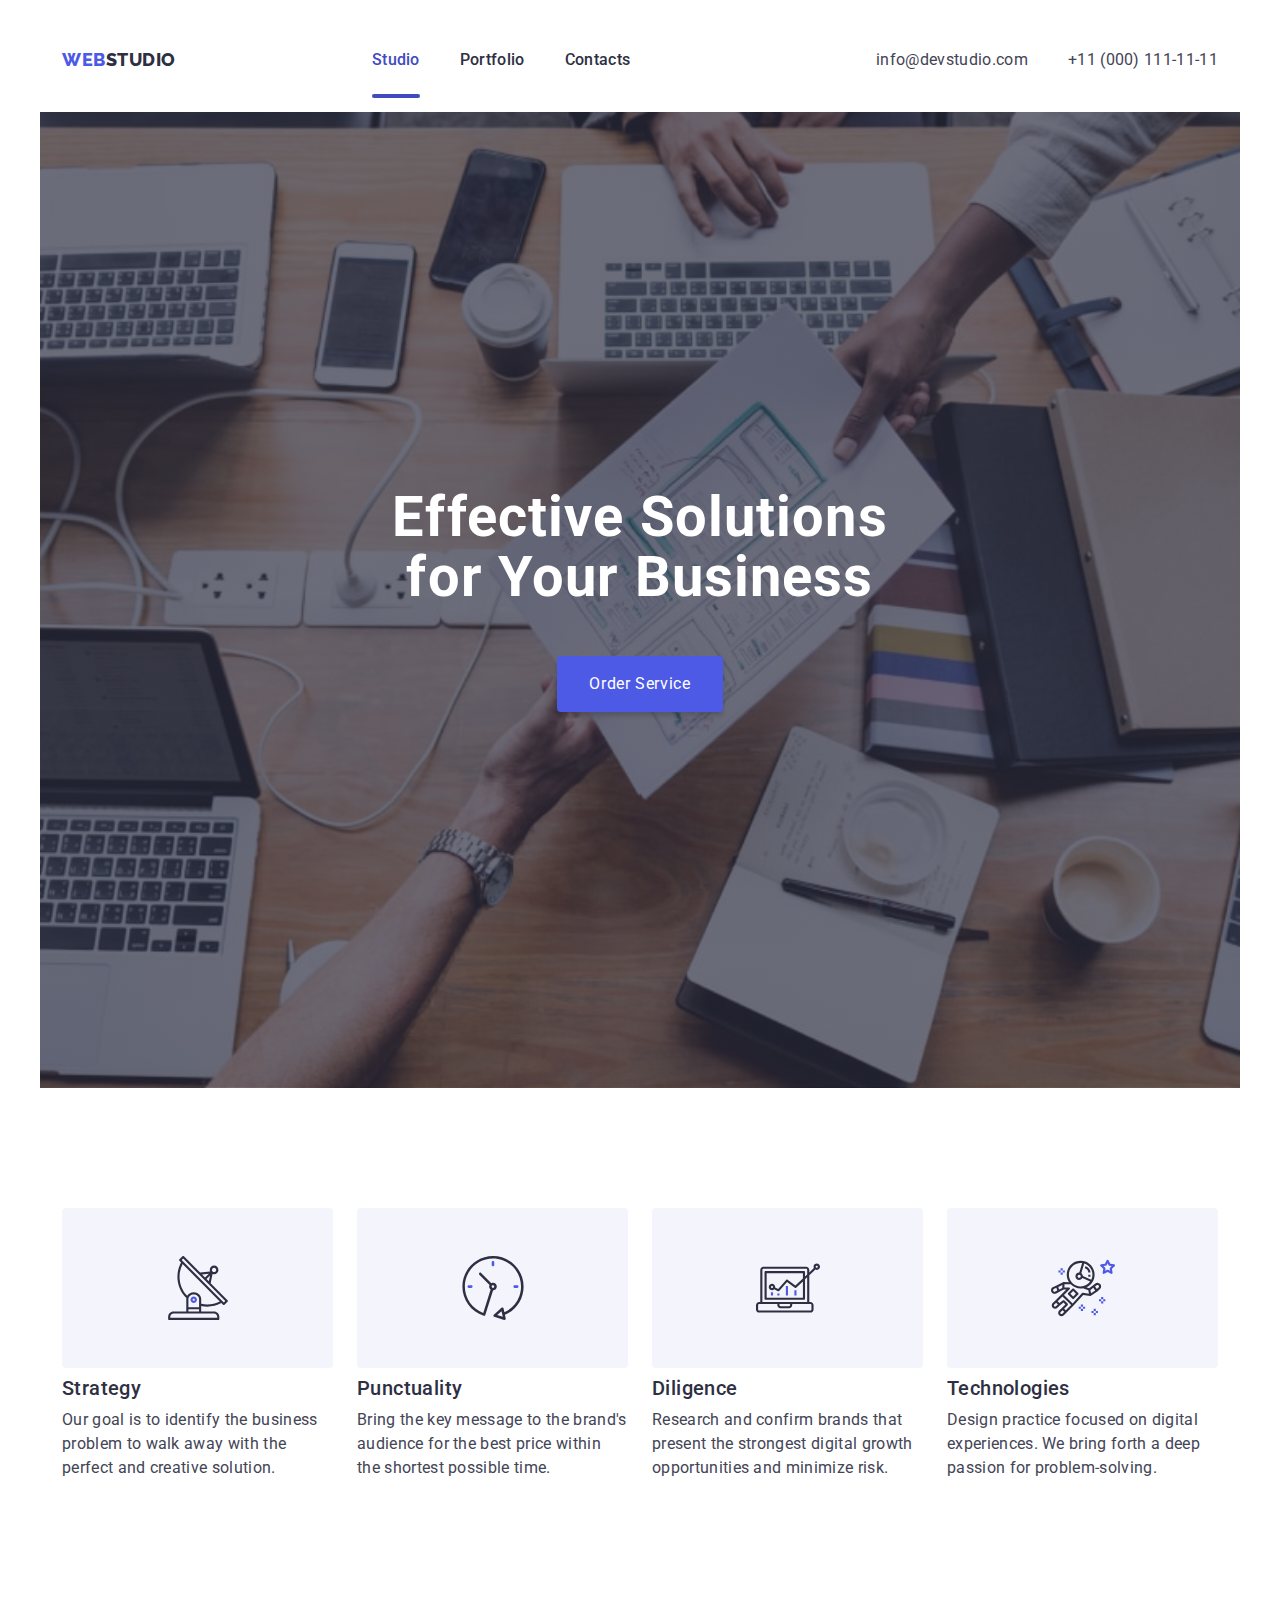
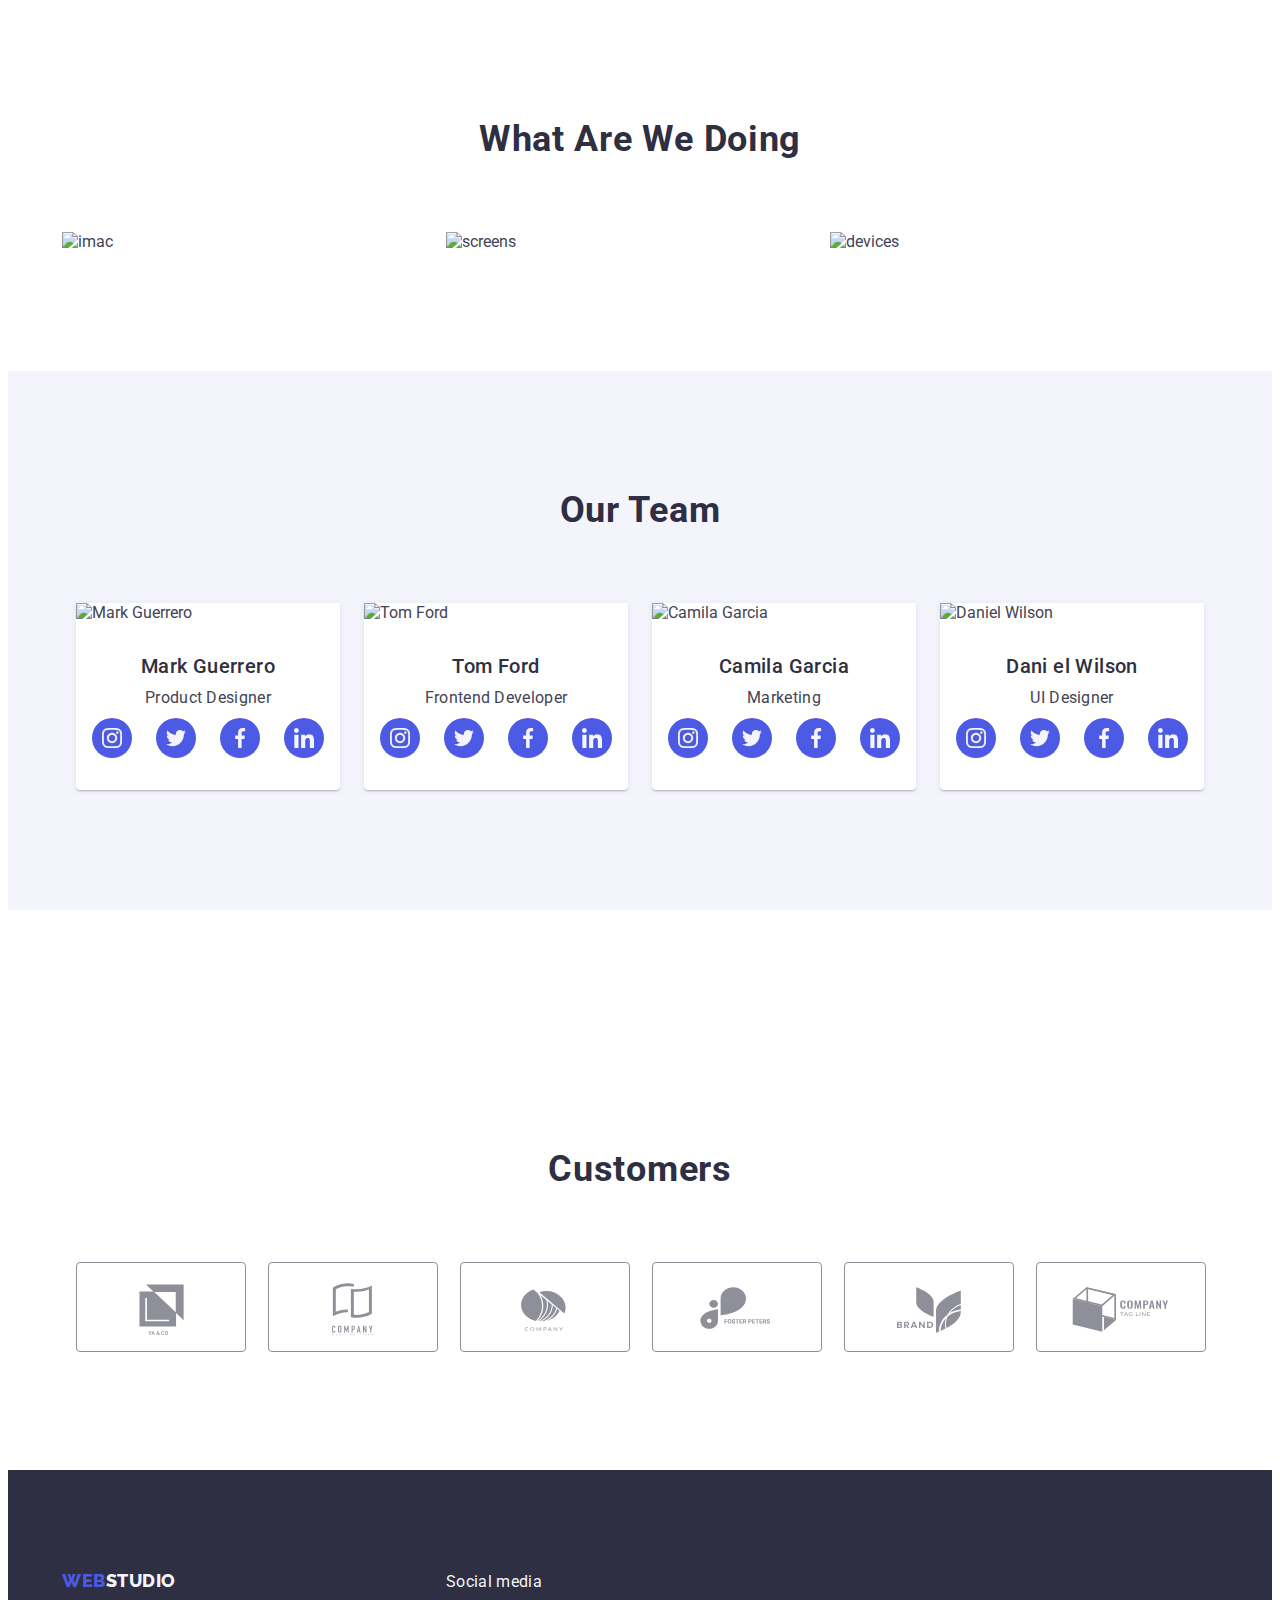
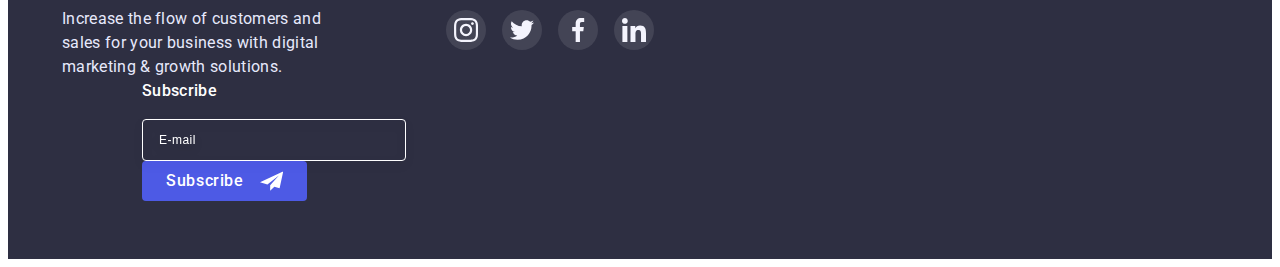
==== commit 499b3180: "14052023" ====
--- a/index.html
+++ b/index.html
@@ -24,12 +24,14 @@
   </head>
 
   <body>
+    <!-- HEADER -->
     <header class="header">
       <div class="container web-container">
         <nav class="header-nav list">
           <a class="header-logo link" href="./index.html"
             >Web <span class="studio">Studio</span></a
           >
+          <!-- NAVIGATE -->
           <ul class="header-list list">
             <li class="header-item">
               <a class="header-link-current link" href="./index.html">Studio</a>
@@ -57,6 +59,76 @@
             </li>
           </ul>
         </address>
+        <!-- NAV BUTTON -->
+        <button type="button" class="menu-open-btn" data-menu-open>
+          <svg width="32" Height="22" class="menu-mob-icon">
+            <use href="./images/icons.svg#burger-icon"></use>
+            se
+          </svg>
+        </button>
+      </div>
+      <!-- menu -->
+      <div class="mob-menu is-hidden" data-menu>
+        <button type="button" class="mob-modal-close" data-menu-close>
+          <svg width="8" Height="8" class="close">
+            <use href="./images/icons.svg#icon-close-black-18dp-2-1-1"></use>
+          </svg>
+        </button>
+        <ul class="mob-menu-list list">
+          <li class="mob-menu-item">
+            <a class="link mob-menu-link" href="./index.html">Studio</a>
+          </li>
+          <li class="mob-menu-item">
+            <a class="link mob-menu-link" href="./portfolio.html">Portfolio</a>
+          </li>
+          <li class="mob-menu-item">
+            <a class="link mob-menu-link" href="">Contacts</a>
+          </li>
+        </ul>
+        <div>
+          <ul class="list menu-mail-list">
+            <li class="mob-menu-tel">
+              <a class="link menu-tel" href="tel:+110001111111"
+                >+11 (000) 111-11-11</a
+              >
+            </li>
+            <li class="mob-menu-mail">
+              <a class="link menu-mail" href="mailto:info@devstudio.com"
+                >info@devstudio.com</a
+              >
+            </li>
+          </ul>
+          <ul class="mob-soc-list list">
+            <li class="mob-soc-item item">
+              <a class="mob-soc-link link" href="">
+                <svg width="24" Height="24" class="mob-soc-icon">
+                  <use href="./images/icons.svg#instagram"></use>
+                </svg>
+              </a>
+            </li>
+            <li class="mob-soc-item item">
+              <a class="mob-soc-link link" href="">
+                <svg width="24" Height="24" class="mob-soc-icon">
+                  <use href="./images/icons.svg#twitter"></use>
+                </svg>
+              </a>
+            </li>
+            <li class="mob-soc-item item">
+              <a class="mob-soc-link link" href="">
+                <svg width="24" Height="24" class="mob-soc-icon">
+                  <use href="./images/icons.svg#facebook"></use>
+                </svg>
+              </a>
+            </li>
+            <li class="mob-soc-item item">
+              <a class="mob-soc-link link" href="">
+                <svg width="24" Height="24" class="mob-soc-icon">
+                  <use href="./images/icons.svg#linkedin"></use>
+                </svg>
+              </a>
+            </li>
+          </ul>
+        </div>
       </div>
     </header>
     <!-- section 1 -->
@@ -137,13 +209,28 @@
           <h2 class="third-section-header">What are we doing</h2>
           <ul class="third-section-list list">
             <li class="third-item list">
-              <img src="./images/img_1.jpg" alt="imac" width="360" />
+              <img
+                srcset="./images/img_1.jpg 1x, ./images/img_1-2x.jpg 2x"
+                src="./images/img_1.jpg"
+                alt="imac"
+                width="360"
+              />
             </li>
             <li class="third-item list">
-              <img src="./images/img_2.jpg" alt="screens" width="360" />
+              <img
+                srcset="./images/img_2.jpg 1x, ./images/img_2-2x.jpg 2x"
+                src="./images/img_2.jpg"
+                alt="screens"
+                width="360"
+              />
             </li>
             <li class="third-item list">
-              <img src="./images/img_3.jpg" alt="devices" width="360" />
+              <img
+                srcset="./images/img_3.jpg 1x, ./images/img_3-2x.jpg 2x"
+                src="./images/img_3.jpg"
+                alt="devices"
+                width="360"
+              />
             </li>
           </ul>
         </div>
@@ -158,6 +245,7 @@
             <li class="fourth-item list">
               <img
                 class="fourth-item-image"
+                srcset="./images/img_4.jpg 1x, ./images/img_4-2x.jpg 2x"
                 src="./images/img_4.jpg"
                 alt="Mark Guerrero"
                 width="264"
@@ -204,6 +292,7 @@
             <li class="fourth-item list">
               <img
                 class="fourth-item-image"
+                srcset="./images/img_5.jpg 1x, ./images/img_5-2x.jpg 2x"
                 src="./images/img_5.jpg"
                 alt="Tom Ford"
                 width="264"
@@ -249,6 +338,7 @@
             <li class="fourth-item list">
               <img
                 class="fourth-item-image"
+                srcset="./images/img_6.jpg 1x, ./images/img_6-2x.jpg 2x"
                 src="./images/img_6.jpg"
                 alt="Camila Garcia"
                 width="264"
@@ -294,6 +384,7 @@
             <li class="fourth-item list">
               <img
                 class="fourth-item-image"
+                srcset="./images/img_7.jpg 1x, ./images/img_7-2x.jpg 2x"
                 src="./images/img_7.jpg"
                 alt="Daniel Wilson"
                 width="264"
@@ -498,10 +589,7 @@
         </button>
         <p class="form-title">Leave your contacts and we will call you back</p>
         <form class="form">
-          <label class="modal-wrap" title="Your name"
-            ><span class="modal-label">Name</span></label
-          >
-
+          <label class="modal-wrap" for="Name">Name</label>
           <div class="modal-text">
             <input
               type="text"
@@ -514,10 +602,7 @@
             </svg>
           </div>
 
-          <label class="modal-wrap" title="Your number"
-            ><span class="modal-label">Phone</span></label
-          >
-
+          <label class="modal-wrap" for="Phone">Phone</label>
           <div class="modal-text">
             <input
               type="tel"
@@ -530,10 +615,7 @@
             </svg>
           </div>
 
-          <label class="modal-wrap" title="Your email"
-            ><span class="modal-label">Email</span></label
-          >
-
+          <label class="modal-wrap" for="Email">Email</label>
           <div class="modal-text">
             <input
               type="email"
@@ -583,5 +665,6 @@
       </div>
     </div>
     <script src="./js/modal.js"></script>
+    <script src="./js/mobile-menu.js"></script>
   </body>
 </html>
--- a/css/style.css
+++ b/css/style.css
@@ -28,6 +28,20 @@
   display: block;
 }
 
+.visually-hidden {
+  position: absolute;
+  width: 1px;
+  height: 1px;
+  margin: -1px;
+  border: 0;
+  padding: 0;
+
+  white-space: nowrap;
+  clip-path: inset(100%);
+  clip: rect(0 0 0 0);
+  overflow: hidden;
+}
+
 p,
 h1,
 h2,
@@ -111,10 +125,7 @@
   color: #2e2f42;
 }
 .header-list {
-  display: flex;
-  gap: 40px;
-}
-.header-item {
+  display: none;
 }
 
 .header-link {
@@ -170,33 +181,133 @@
   color: var(--ocean);
 }
 
-/* Adress */
+/* Mobile menu */
+
+.menu-open-btn {
+  background-color: transparent;
+  border: none;
+}
+.menu-mob-icon {
+  width: 32px;
+  height: 22px;
+  stroke: #2e2f42;
+}
+
+.mob-menu {
+  position: fixed;
+  z-index: 100;
+  display: flex;
+  flex-direction: column;
+  justify-content: space-between;
+  top: 0;
+  width: 100%;
+  height: 100%;
+  background-color: #ffffff;
+  padding: 80px 24px 40px 40px;
+  transition-timing-function: linear;
+  overflow: auto;
+  transition: opacity, visibility;
+  transition-duration: 300ms;
+}
+
+.mob-modal-close {
+  position: absolute;
+  top: 24px;
+  right: 24px;
+  display: flex;
+  justify-content: center;
+  align-items: center;
+  width: 24px;
+  height: 24px;
+  background-color: rgba(231, 233, 252, 0.1);
+  border: 1px solid rgba(46, 47, 66, 0.1);
+  border-radius: 50%;
+}
+
+.menu-mail-list {
+  margin-bottom: 48px;
+}
+
+.mob-menu-item {
+  margin-bottom: 40px;
+}
+
+.mob-menu-link {
+  text-decoration: none;
+  font-size: 36px;
+  font-weight: 700;
+  line-height: 1.111;
+  letter-spacing: 0.02em;
+  color: #2e2f42;
+  transition: var(--speed-transform);
+}
+.mob-menu-link.link:is(:hover, :focus) {
+  color: #404bbf;
+}
+
+.menu-mail {
+  font-style: normal;
+  font-weight: 500;
+  line-height: 1.2;
+  letter-spacing: 0.02em;
+  color: #434455;
+  text-decoration: none;
+}
+
+.menu-tel {
+  font-weight: 700;
+  font-size: 36px;
+  line-height: 1.11;
+  letter-spacing: 0.02em;
+  text-transform: capitalize;
+  font-style: normal;
+  color: #2e2f42;
+}
+.mob-menu-tel {
+  margin-bottom: 40px;
+}
+
+.mob-soc-list {
+  display: inline-flex;
+  flex-wrap: wrap;
+  gap: 56px;
+}
+
+.mob-soc-item {
+}
+
+.mob-soc-link {
+  width: 40px;
+  height: 40px;
+  display: flex;
+  align-items: center;
+  justify-content: center;
+  border-radius: 50%;
+  background-color: #4d5ae5;
+}
+.mob-soc-link:hover,
+.mob-soc-link:focus {
+  background: #31d0aa;
+}
+
+.mob-soc-icon {
+  width: 20px;
+  height: 20px;
+  fill: #f4f4fd;
+}
+
+/* Address */
 
 .address {
   font-style: normal;
 }
+
 .address-list {
-  display: flex;
-  gap: 40px;
+  display: none;
 }
 
 .address-mail {
-  font-family: var(--paragraph-title-font-family);
-  font-weight: 400;
-  font-size: 16px;
-  line-height: 1.5;
-  letter-spacing: 0.02em;
-  color: var(--adres-title-color);
-  transition: var(--speed-transform);
-}
-.address-tel {
-  font-family: var(--paragraph-title-font-family);
-  font-weight: 400;
-  font-size: 16px;
-  line-height: 1.5;
-  letter-spacing: 0.02em;
-  color: var(--adres-title-color);
-  transition: var(--speed-transform);
+  display: none;
 }
 
 /* Main */
@@ -218,7 +329,17 @@
   background-position: center;
   background-size: cover;
 }
-
+@media (min-device-pixel-ratio: 2),
+  (min-resolution: 192dpi),
+  (min-resolution: 2dppx) {
+  .hero {
+    background-image: linear-gradient(
+        rgba(46, 47, 66, 0.7),
+        rgba(46, 47, 66, 0.7)
+      ),
+      url(../images/hero-img-1.jpg);
+  }
+}
 .title {
   width: 496px;
   font-size: 56px;
@@ -825,7 +946,7 @@
 
 .modal {
   width: 408px;
-  max-height: 584px;
+  min-height: 584px;
   left: 516px;
 
   background: #fcfcfc;
@@ -891,11 +1012,14 @@
   color: var(--navi-blue);
 }
 .modal-wrap {
+  display: block;
+  text-align: left;
+  font-weight: 400;
+  font-size: 12px;
+  line-height: 1.16;
+  letter-spacing: 0.04em;
   margin-bottom: 4px;
-  display: inline-block;
-  width: 100%;
-  width: 34px;
-  height: 14px;
+  color: #8e8f99;
 }
 .coment-wrap {
   margin-bottom: 4px;
@@ -943,6 +1067,7 @@
 }
 
 .submit-button {
+  font-weight: 500;
   width: 169px;
   height: 56px;
   font-family: var(--paragraph-title-font-family);
@@ -1023,3 +1148,300 @@
 .policy {
   color: var(--iris);
 }
+
+/* M VERSION */
+
+/* 480 */
+@media screen and (min-width: 480px) {
+  .container {
+    width: 426px;
+  }
+  .address-list {
+    display: none;
+  }
+}
+
+/* 768 */
+
+@media screen and (min-width: 768px) {
+  .container {
+    width: 766px;
+  }
+  .menu-open-btn {
+    display: none;
+  }
+  .header {
+    padding-top: 16px;
+    padding-bottom: 16px;
+  }
+  .header-list {
+    margin-left: 120px;
+    display: flex;
+    gap: 40px;
+  }
+  .address-list {
+    display: block;
+  }
+  .address-mail {
+    display: block;
+    color: #434455;
+    font-size: 12px;
+    line-height: calc(14 / 12);
+    letter-spacing: 0.04em;
+  }
+  .address-link {
+    margin-bottom: 12px;
+  }
+  .hero {
+    max-width: 768px;
+    margin-right: auto;
+    margin-left: auto;
+    padding-top: 112px;
+    padding-bottom: 112px;
+    background: #2e2f42;
+    background-image: linear-gradient(
+        rgba(46, 47, 66, 0.7),
+        rgba(46, 47, 66, 0.7)
+      ),
+      url(../images/Dark-bg-tab-1.jpg);
+    background-position: center;
+    background-size: cover;
+    background-repeat: no-repeat;
+    text-align: center;
+  }
+  @media (min-device-pixel-ratio: 2),
+    (min-resolution: 192dpi),
+    (min-resolution: 2dppx) {
+    .hero {
+      background-image: linear-gradient(
+          rgba(46, 47, 66, 0.7),
+          rgba(46, 47, 66, 0.7)
+        ),
+        url(../images/Dark-bg-tab-2.jpg);
+    }
+  }
+  .title {
+    max-width: 496px;
+
+    font-size: 56px;
+    line-height: 1.07;
+    letter-spacing: 0.02em;
+  }
+  .second-item {
+    width: calc((100% - 24px) / 2);
+  }
+
+  .second-section-list {
+    display: flex;
+    flex-direction: row;
+    flex-wrap: wrap;
+    column-gap: 24px;
+    row-gap: 72px;
+  }
+
+  .fourth-section-list {
+    display: flex;
+    flex-wrap: wrap;
+    gap: 64px 24px;
+    padding-bottom: 96px;
+    justify-content: center;
+  }
+  .customers-item {
+    height: 88px;
+    width: 168px;
+  }
+
+  .customers-list {
+    justify-content: center;
+    gap: 72px 24px;
+  }
+
+  .footer {
+    display: flex;
+    align-items: center;
+    justify-content: center;
+  }
+  .social-content {
+    margin: 0;
+  }
+  .footer-container {
+    max-width: 552px;
+  }
+  .footer-social-text {
+    text-align: left;
+  }
+  .form-footer {
+    gap: 24px;
+    justify-content: start;
+    flex-wrap: nowrap;
+  }
+  .left-content {
+    align-items: start;
+    margin: 0;
+  }
+  .subscribe-label {
+    width: 264px;
+    margin-bottom: 0;
+  }
+
+  .subscribe-tittle {
+    text-align: left;
+  }
+  .subscribe-box {
+    width: 264px;
+  }
+  .modal {
+    width: 408px;
+  }
+}
+
+/* 1158 */
+@media screen and (min-width: 1158px) {
+  .container {
+    width: 1156px;
+  }
+
+  .address-list {
+    align-items: center;
+    display: flex;
+    gap: 40px;
+  }
+  .address-mail {
+    align-items: center;
+    font-family: var(--paragraph-title-font-family);
+    font-weight: 400;
+    font-size: 16px;
+    line-height: 1.5;
+    letter-spacing: 0.02em;
+    color: #434455;
+    transition: var(--speed-transform);
+  }
+
+  .address-list {
+  }
+  .address-link {
+    margin-bottom: 0;
+  }
+  .second-item-description {
+    font-weight: 400;
+    font-size: 16px;
+    line-height: 1.5;
+    letter-spacing: 0.02em;
+    color: #434455;
+    flex: none;
+    order: 2;
+    flex-grow: 0;
+  }
+  .second-section {
+    padding-top: 120px;
+    padding-bottom: 120px;
+  }
+  .second-item-tittle {
+    font-weight: 500;
+    font-size: 20px;
+    line-height: 24px;
+    letter-spacing: 0.02em;
+    color: #2e2f42;
+  }
+  .second-section-list {
+    flex-wrap: nowrap;
+    gap: 24px;
+  }
+  .feature-icon {
+    width: 64px;
+    height: 64px;
+  }
+  .feature-icon-bg {
+    display: flex;
+    padding: 24px 100px;
+    margin-bottom: 8px;
+    text-align: center;
+    background: #f4f4fd;
+    border-radius: 4px;
+  }
+
+  .hero {
+    max-width: 1200px;
+    margin-right: auto;
+    margin-left: auto;
+    padding-top: 188px;
+    padding-bottom: 188px;
+    background: #2e2f42;
+    background-image: linear-gradient(
+        rgba(46, 47, 66, 0.7),
+        rgba(46, 47, 66, 0.7)
+      ),
+      url(../images/hero-bg-desk.jpg);
+    background-position: center;
+    background-size: cover;
+    background-repeat: no-repeat;
+    text-align: center;
+  }
+  @media (min-device-pixel-ratio: 2),
+    (min-resolution: 192dpi),
+    (min-resolution: 2dppx) {
+    .hero {
+      background-image: linear-gradient
+          rgba(46, 47, 66, 0.7),
+          rgba(46, 47, 66, 0.7)
+        ),
+        url(../images/hero-bg-desk-2x.jpg);
+    }
+  }
+  .fourth-section-list {
+    flex-wrap: nowrap;
+    padding-bottom: 120px;
+  }
+  .third-section {
+    display: flex;
+
+    padding-bottom: 120px;
+  }
+
+  .third-section-header {
+    font-style: normal;
+    font-weight: 700;
+    font-size: 36px;
+    line-height: 1.11;
+    text-align: center;
+    letter-spacing: 0.02em;
+    text-transform: capitalize;
+    color: #2e2f42;
+    margin-bottom: 72px;
+  }
+  .customers-list {
+    flex-wrap: nowrap;
+  }
+  .footer {
+    padding-top: 100px;
+    padding-bottom: 100px;
+  }
+  .footer-container {
+    max-width: 1158px;
+    display: flex;
+    flex-wrap: wrap;
+    gap: 0 0;
+  }
+
+  .button-type {
+    width: 453px;
+    height: 80px;
+  }
+  .customers {
+    padding-bottom: 120px;
+  }
+  .customers-title {
+    padding-top: 120px;
+  }
+  .left-content {
+    margin-right: 120px;
+  }
+  .social-content {
+    margin-right: 80px;
+  }
+
+  .third-section-list {
+    display: flex;
+    gap: 24px;
+  }
+}
